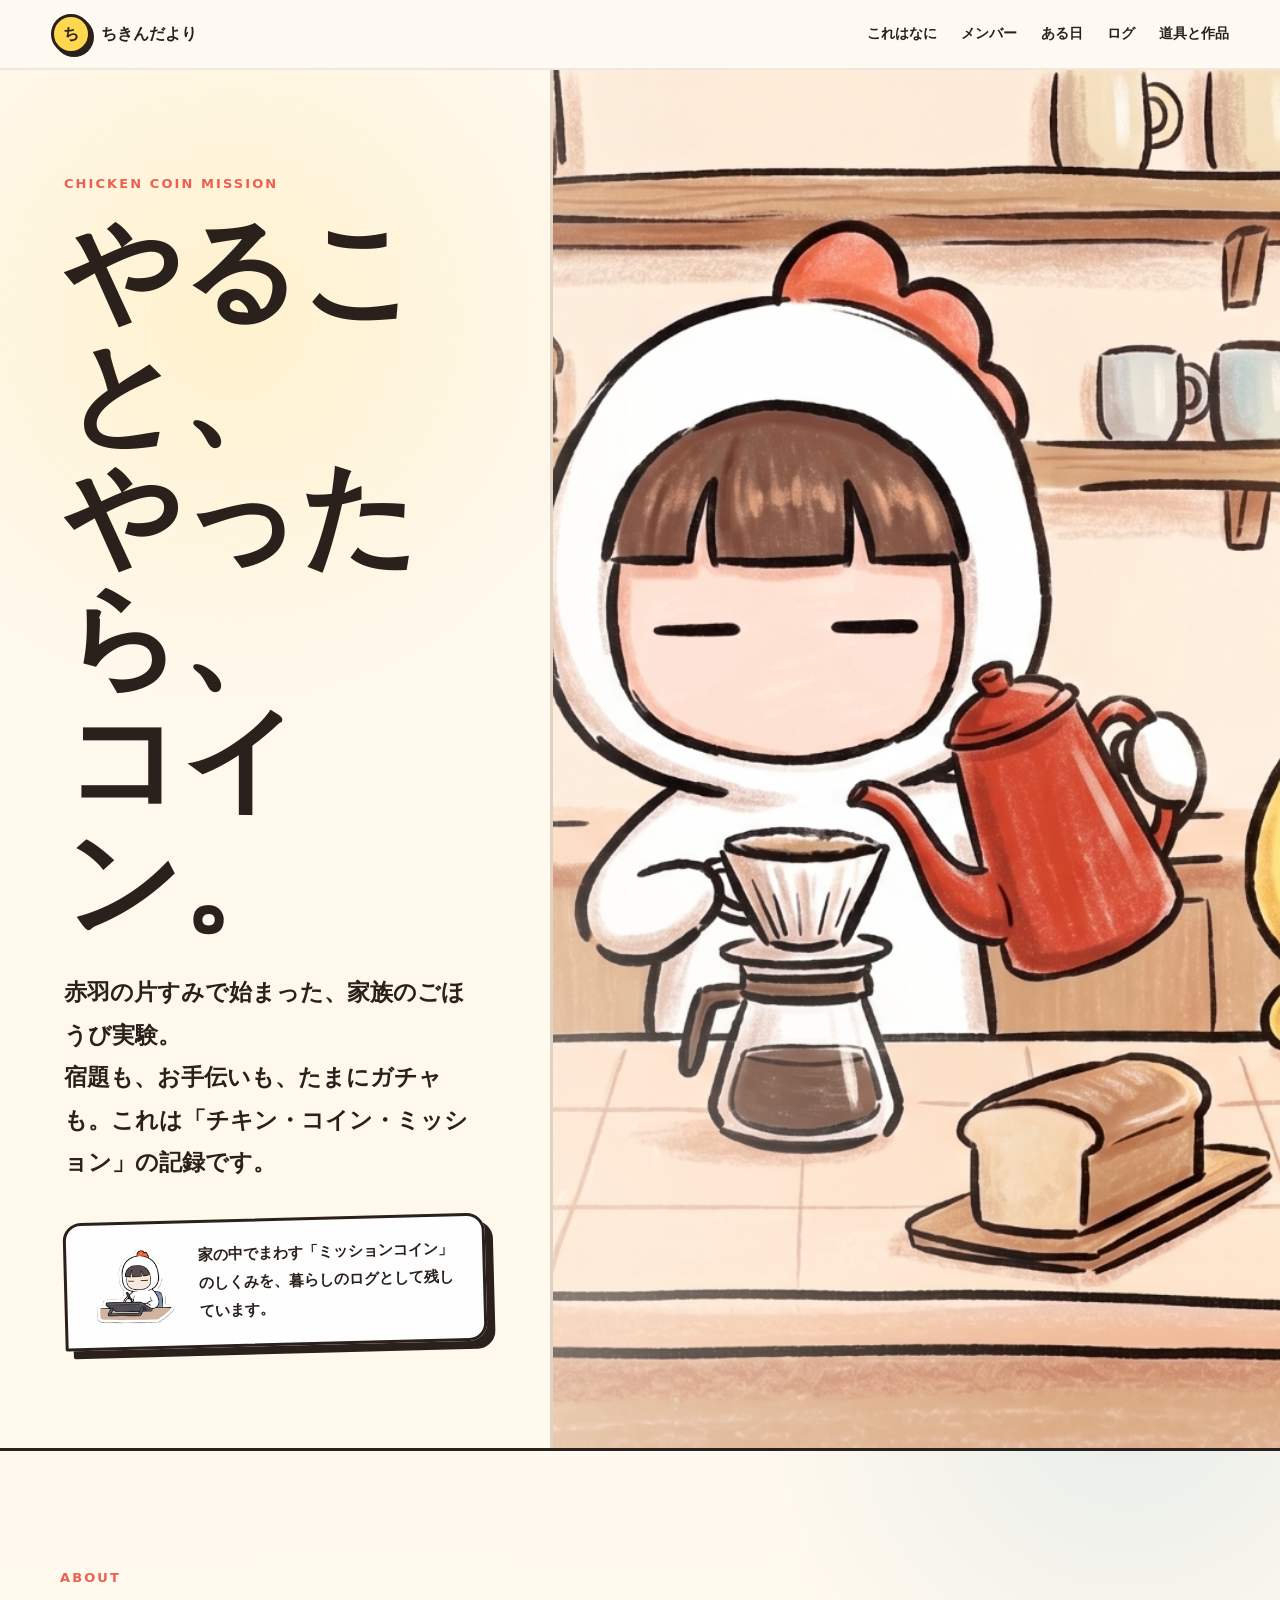
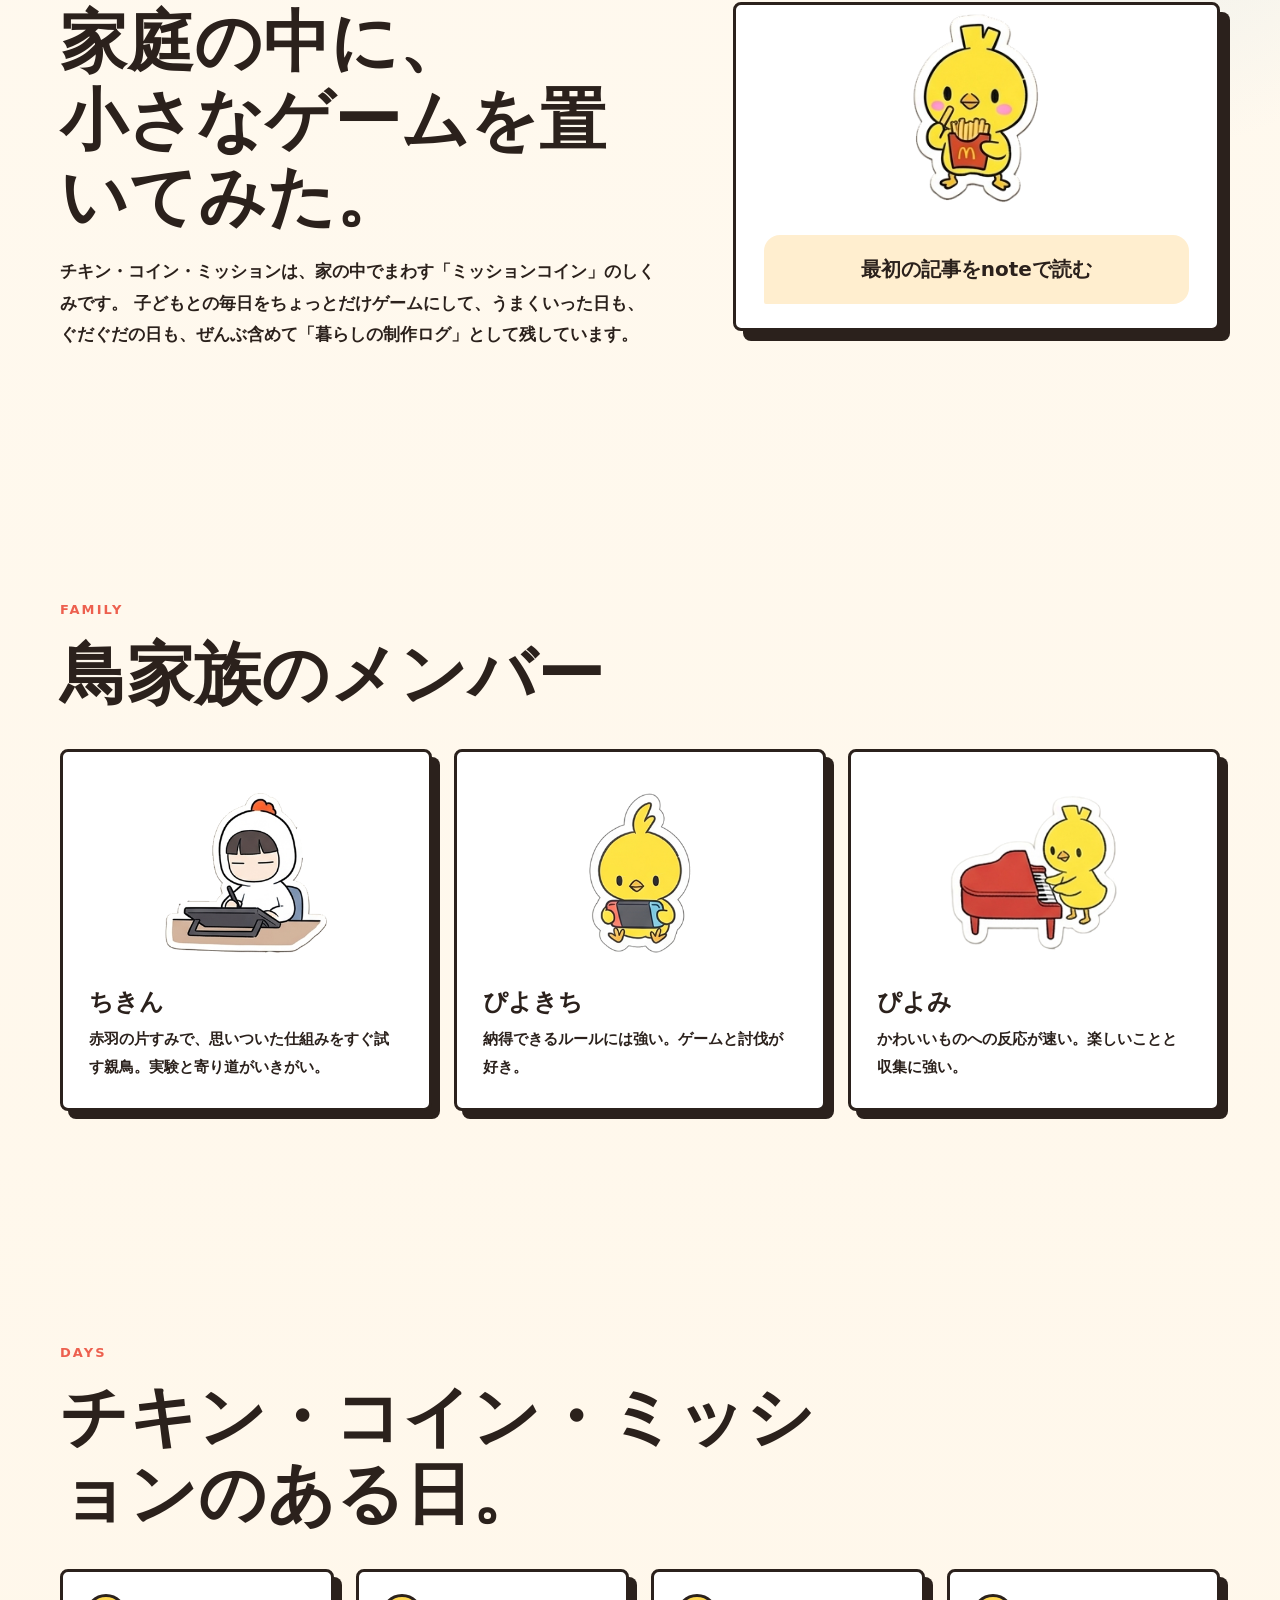
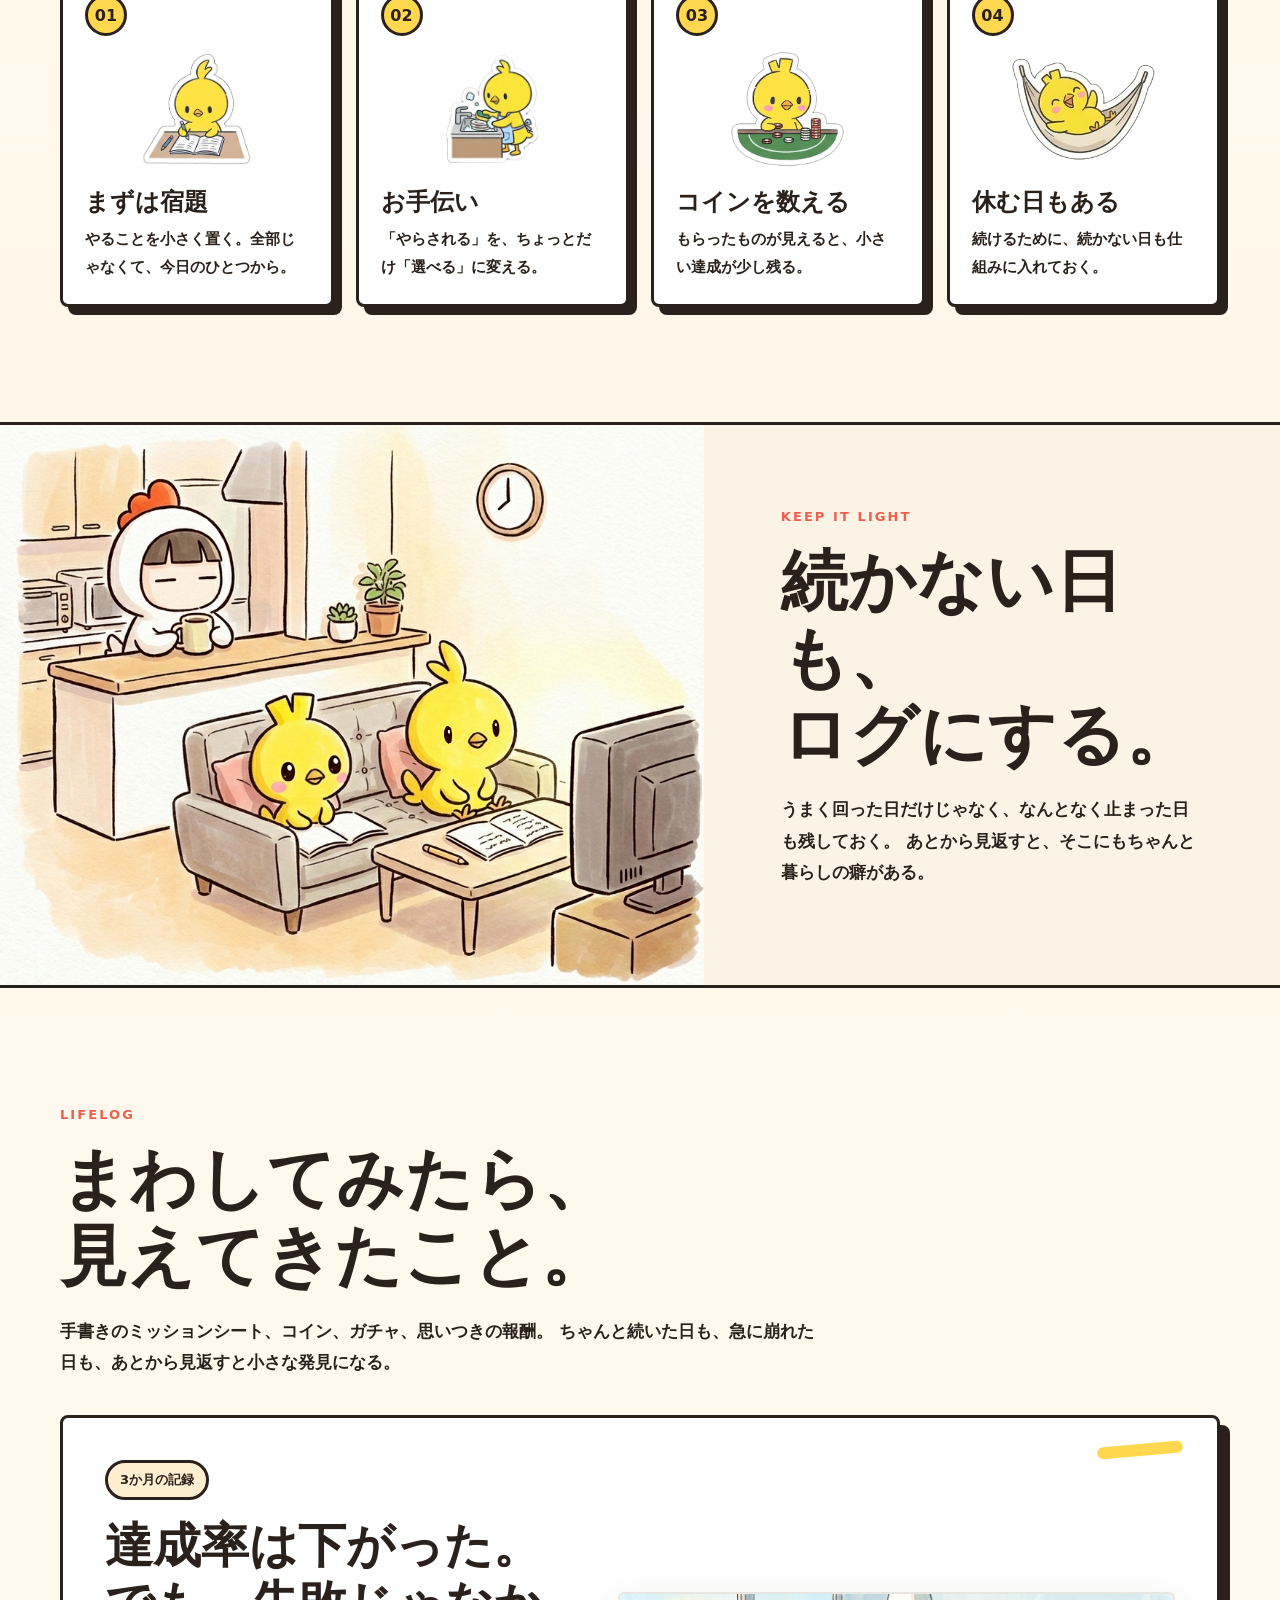
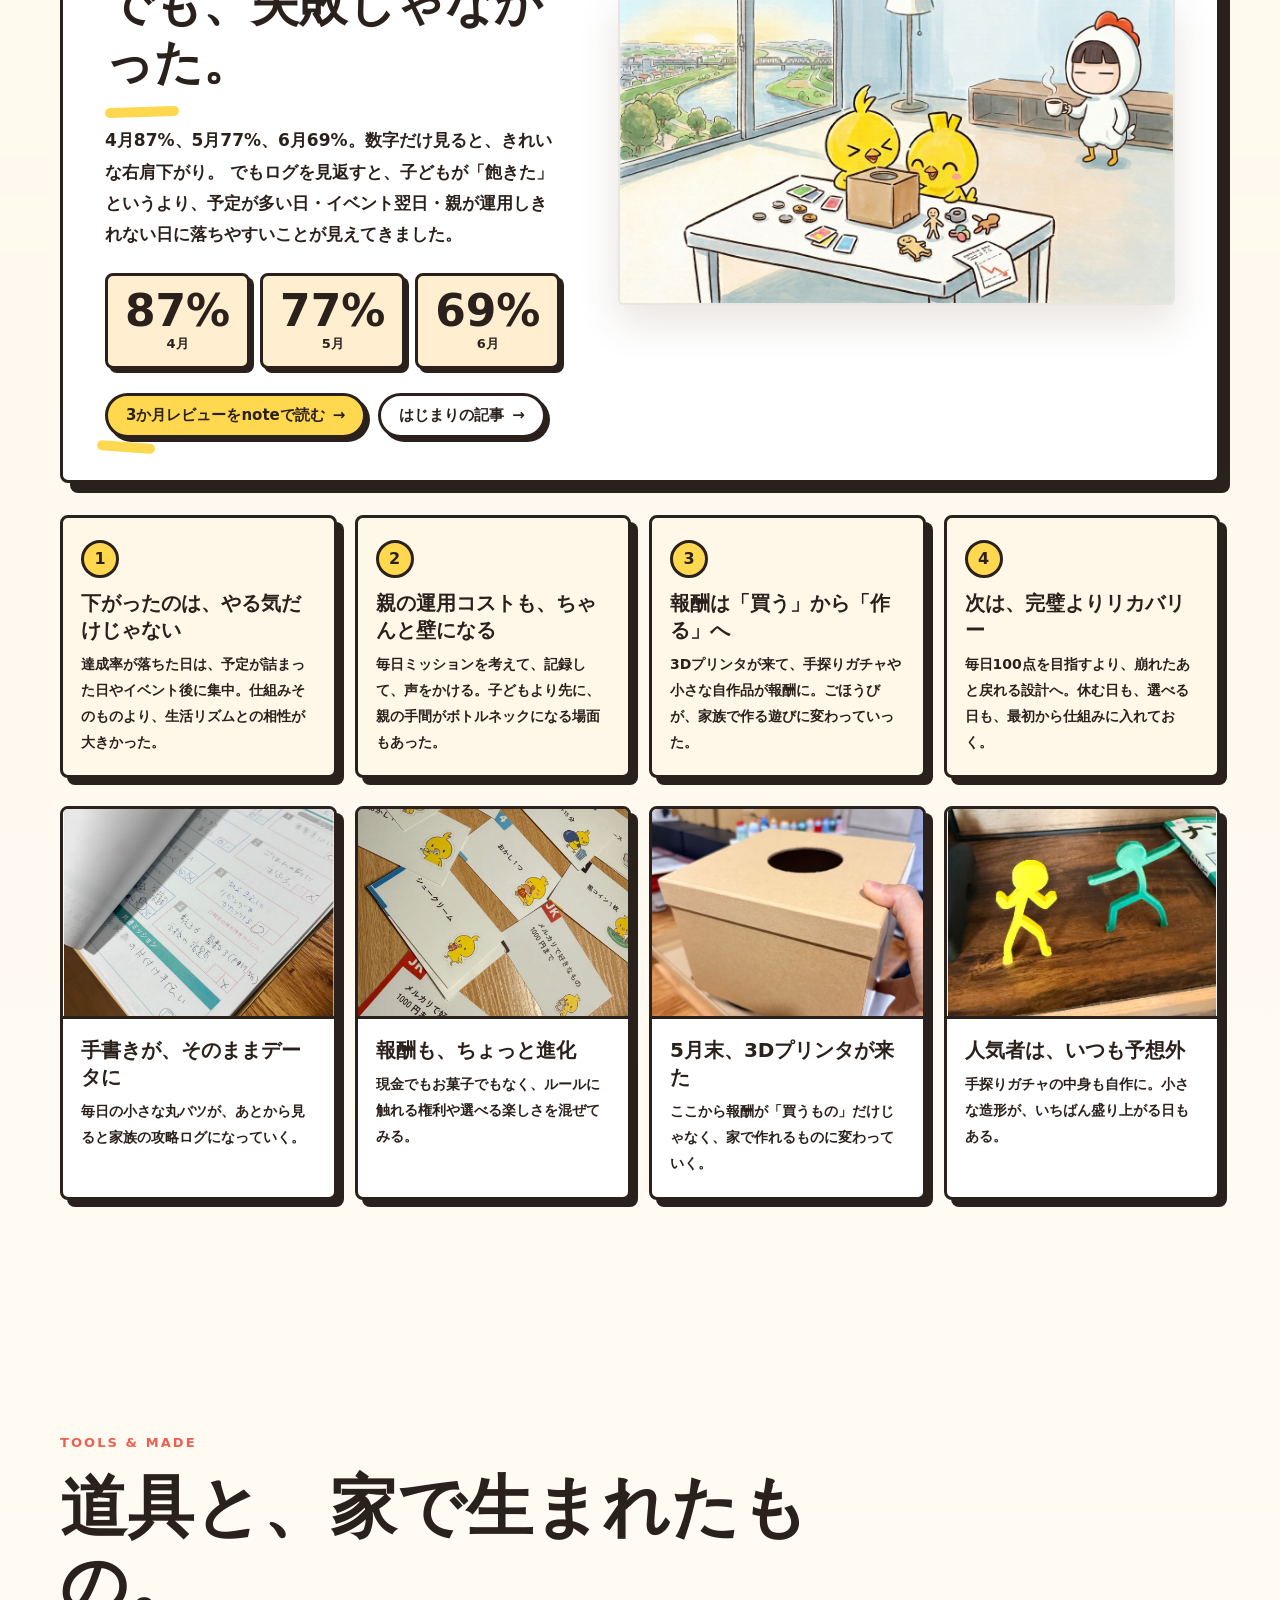
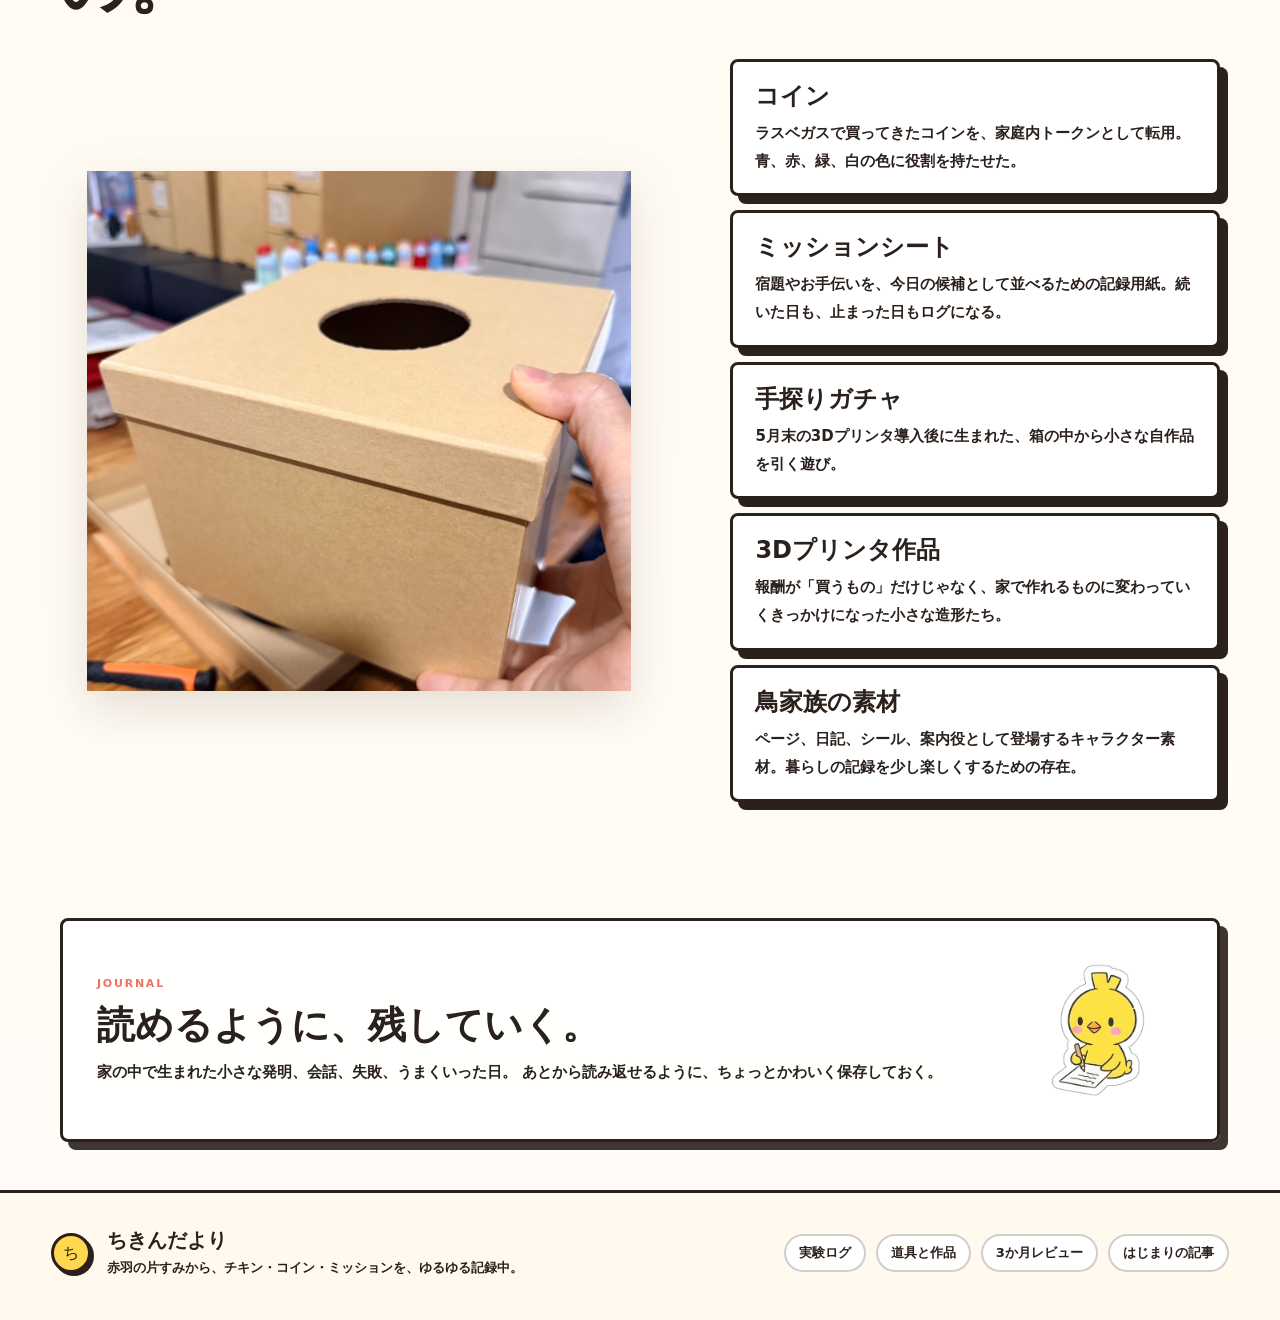
==== coin/index.html @ b1640e05 "チキン・コイン・ミッションのページを公開" ====
<!doctype html>
<html lang="ja">
  <head>
    <meta charset="utf-8" />
    <meta name="viewport" content="width=device-width, initial-scale=1" />
    <title>チキン・コイン・ミッション | ちきんだより</title>
    <meta name="description" content="赤羽の片すみで始まった、家の中でまわすミッションコインのしくみ。宿題、お手伝い、ガチャ、鳥家族の暮らしの記録。" />
    <link rel="stylesheet" href="./styles.css" />
  </head>
  <body>
    <header class="site-header">
      <a class="brand" href="#top" aria-label="ちきんだより トップへ">
        <span class="brand-mark">ち</span>
        <span>ちきんだより</span>
      </a>
      <nav class="nav" aria-label="ページ内ナビゲーション">
        <a href="#about">これはなに</a>
        <a href="#family">メンバー</a>
        <a href="#days">ある日</a>
        <a href="#logs">ログ</a>
        <a href="#made">道具と作品</a>
      </nav>
    </header>

    <main id="top">
      <section class="hero">
        <div class="hero-inner">
          <p class="kicker">chicken coin mission</p>
          <h1>やること、<br />やったら、<br />コイン。</h1>
          <p class="lead">
            赤羽の片すみで始まった、家族のごほうび実験。<br />
            宿題も、お手伝いも、たまにガチャも。これは「チキン・コイン・ミッション」の記録です。
          </p>
          <div class="hero-note">
            <img src="./assets/chikin_tablet_work.png" alt="タブレットで記録するちきん" />
            <p>家の中でまわす「ミッションコイン」のしくみを、暮らしのログとして残しています。</p>
          </div>
        </div>
        <div class="hero-art">
          <img src="./assets/hero-kitchen.png" alt="キッチンで朝食とコーヒーを用意する鳥家族" />
        </div>
      </section>

      <section class="intro" id="about">
        <div class="intro-copy">
          <p class="kicker">about</p>
          <h2>家庭の中に、<br />小さなゲームを置いてみた。</h2>
          <p>
            チキン・コイン・ミッションは、家の中でまわす「ミッションコイン」のしくみです。
            子どもとの毎日をちょっとだけゲームにして、うまくいった日も、ぐだぐだの日も、ぜんぶ含めて「暮らしの制作ログ」として残しています。
          </p>
        </div>
        <a class="quote-card" href="https://note.com/akabane_chicken/n/n15da97d4a27a" target="_blank" rel="noopener">
          <img src="./assets/piyomi_fries.png" alt="ポテトを食べるぴよみ" />
          <p>最初の記事をnoteで読む</p>
        </a>
      </section>

      <section class="family" id="family">
        <div class="section-heading">
          <p class="kicker">family</p>
          <h2>鳥家族のメンバー</h2>
        </div>
        <div class="cast-grid">
          <article>
            <img src="./assets/chikin_tablet_work.png" alt="タブレットで記録するちきん" />
            <h3>ちきん</h3>
            <p>赤羽の片すみで、思いついた仕組みをすぐ試す親鳥。実験と寄り道がいきがい。</p>
          </article>
          <article>
            <img src="./assets/piyokichi_game_console.png" alt="ゲームをするぴよきち" />
            <h3>ぴよきち</h3>
            <p>納得できるルールには強い。ゲームと討伐が好き。</p>
          </article>
          <article>
            <img src="./assets/piyomi_piano.png" alt="ピアノを弾くぴよみ" />
            <h3>ぴよみ</h3>
            <p>かわいいものへの反応が速い。楽しいことと収集に強い。</p>
          </article>
        </div>
      </section>

      <section class="day-flow" id="days">
        <div class="section-heading">
          <p class="kicker">days</p>
          <h2>チキン・コイン・ミッションのある日。</h2>
        </div>
        <div class="day-grid">
          <article class="day-card">
            <span>01</span>
            <img src="./assets/piyokichi_homework.png" alt="宿題をするぴよきち" />
            <h3>まずは宿題</h3>
            <p>やることを小さく置く。全部じゃなくて、今日のひとつから。</p>
          </article>
          <article class="day-card">
            <span>02</span>
            <img src="./assets/piyokichi_dishwash.png" alt="皿洗いをするぴよきち" />
            <h3>お手伝い</h3>
            <p>「やらされる」を、ちょっとだけ「選べる」に変える。</p>
          </article>
          <article class="day-card">
            <span>03</span>
            <img src="./assets/mixed_coin_game.png" alt="コインを数えるひよこ" />
            <h3>コインを数える</h3>
            <p>もらったものが見えると、小さい達成が少し残る。</p>
          </article>
          <article class="day-card">
            <span>04</span>
            <img src="./assets/piyomi_hammock.png" alt="ハンモックでくつろぐぴよみ" />
            <h3>休む日もある</h3>
            <p>続けるために、続かない日も仕組みに入れておく。</p>
          </article>
        </div>
      </section>

      <section class="scene">
        <img src="./assets/living-study.png" alt="リビングで過ごす鳥家族" />
        <div class="scene-copy">
          <p class="kicker">keep it light</p>
          <h2>続かない日も、<br />ログにする。</h2>
          <p>
            うまく回った日だけじゃなく、なんとなく止まった日も残しておく。
            あとから見返すと、そこにもちゃんと暮らしの癖がある。
          </p>
        </div>
      </section>

      <section class="logs" id="logs">
        <div class="section-heading">
          <p class="kicker">lifelog</p>
          <h2>まわしてみたら、<br />見えてきたこと。</h2>
          <p>
            手書きのミッションシート、コイン、ガチャ、思いつきの報酬。
            ちゃんと続いた日も、急に崩れた日も、あとから見返すと小さな発見になる。
          </p>
        </div>
        <article class="log-feature">
          <div class="log-feature-copy">
            <span>3か月の記録</span>
            <h3>達成率は下がった。<br />でも、失敗じゃなかった。</h3>
            <p>
              4月87%、5月77%、6月69%。数字だけ見ると、きれいな右肩下がり。
              でもログを見返すと、子どもが「飽きた」というより、予定が多い日・イベント翌日・親が運用しきれない日に落ちやすいことが見えてきました。
            </p>
            <div class="rate-board" aria-label="3か月の達成率">
              <div><strong>87%</strong><span>4月</span></div>
              <div><strong>77%</strong><span>5月</span></div>
              <div><strong>69%</strong><span>6月</span></div>
            </div>
            <div class="log-actions">
              <a class="log-link" href="https://note.com/akabane_chicken/n/n3e1efaa824c0" target="_blank" rel="noopener">3か月レビューをnoteで読む</a>
              <a class="log-link log-link--sub" href="https://note.com/akabane_chicken/n/n15da97d4a27a" target="_blank" rel="noopener">はじまりの記事</a>
            </div>
          </div>
          <img src="./assets/log-note-cover.png" alt="達成率の推移を表した記事のカバー画像" />
        </article>
        <div class="insight-grid" aria-label="3か月レビューの要点">
          <article>
            <span>1</span>
            <h3>下がったのは、やる気だけじゃない</h3>
            <p>達成率が落ちた日は、予定が詰まった日やイベント後に集中。仕組みそのものより、生活リズムとの相性が大きかった。</p>
          </article>
          <article>
            <span>2</span>
            <h3>親の運用コストも、ちゃんと壁になる</h3>
            <p>毎日ミッションを考えて、記録して、声をかける。子どもより先に、親の手間がボトルネックになる場面もあった。</p>
          </article>
          <article>
            <span>3</span>
            <h3>報酬は「買う」から「作る」へ</h3>
            <p>3Dプリンタが来て、手探りガチャや小さな自作品が報酬に。ごほうびが、家族で作る遊びに変わっていった。</p>
          </article>
          <article>
            <span>4</span>
            <h3>次は、完璧よりリカバリー</h3>
            <p>毎日100点を目指すより、崩れたあと戻れる設計へ。休む日も、選べる日も、最初から仕組みに入れておく。</p>
          </article>
        </div>
        <div class="log-grid">
          <article>
            <img src="./assets/log-mission-sheet.png" alt="手書きのミッションシート" />
            <h3>手書きが、そのままデータに</h3>
            <p>毎日の小さな丸バツが、あとから見ると家族の攻略ログになっていく。</p>
          </article>
          <article>
            <img src="./assets/log-reward-cards.png" alt="鳥キャラクター入りの報酬チケット" />
            <h3>報酬も、ちょっと進化</h3>
            <p>現金でもお菓子でもなく、ルールに触れる権利や選べる楽しさを混ぜてみる。</p>
          </article>
          <article>
            <img src="./assets/log-mama-gacha.png" alt="中身が見えないママガチャの箱" />
            <h3>5月末、3Dプリンタが来た</h3>
            <p>ここから報酬が「買うもの」だけじゃなく、家で作れるものに変わっていく。</p>
          </article>
          <article>
            <img src="./assets/log-toy-figures.png" alt="3Dプリンターで作った小さなフィギュア" />
            <h3>人気者は、いつも予想外</h3>
            <p>手探りガチャの中身も自作に。小さな造形が、いちばん盛り上がる日もある。</p>
          </article>
        </div>
      </section>

      <section class="made" id="made">
        <div class="section-heading">
          <p class="kicker">tools & made</p>
          <h2>道具と、家で生まれたもの。</h2>
        </div>
        <div class="made-layout">
          <img class="coin-art" src="./assets/log-mama-gacha.png" alt="中身が見えない手探りガチャの箱" />
          <div class="made-list">
            <article>
              <h3>コイン</h3>
              <p>ラスベガスで買ってきたコインを、家庭内トークンとして転用。青、赤、緑、白の色に役割を持たせた。</p>
            </article>
            <article>
              <h3>ミッションシート</h3>
              <p>宿題やお手伝いを、今日の候補として並べるための記録用紙。続いた日も、止まった日もログになる。</p>
            </article>
            <article>
              <h3>手探りガチャ</h3>
              <p>5月末の3Dプリンタ導入後に生まれた、箱の中から小さな自作品を引く遊び。</p>
            </article>
            <article>
              <h3>3Dプリンタ作品</h3>
              <p>報酬が「買うもの」だけじゃなく、家で作れるものに変わっていくきっかけになった小さな造形たち。</p>
            </article>
            <article>
              <h3>鳥家族の素材</h3>
              <p>ページ、日記、シール、案内役として登場するキャラクター素材。暮らしの記録を少し楽しくするための存在。</p>
            </article>
          </div>
        </div>
      </section>

      <section class="journal journal--quiet">
        <div>
          <p class="kicker">journal</p>
          <h2>読めるように、残していく。</h2>
          <p>
            家の中で生まれた小さな発明、会話、失敗、うまくいった日。
            あとから読み返せるように、ちょっとかわいく保存しておく。
          </p>
        </div>
        <img src="./assets/mixed_writing.png" alt="書きものをするひよこ" />
      </section>
    </main>

    <footer class="site-footer">
      <div class="footer-brand">
        <span class="brand-mark">ち</span>
        <div>
          <strong>ちきんだより</strong>
          <p>赤羽の片すみから、チキン・コイン・ミッションを、ゆるゆる記録中。</p>
        </div>
      </div>
      <div class="footer-links" aria-label="関連リンク">
        <a href="#logs">実験ログ</a>
        <a href="#made">道具と作品</a>
        <a href="https://note.com/akabane_chicken/n/n3e1efaa824c0" target="_blank" rel="noopener">3か月レビュー</a>
        <a href="https://note.com/akabane_chicken/n/n15da97d4a27a" target="_blank" rel="noopener">はじまりの記事</a>
      </div>
    </footer>
  </body>
</html>
---- coin/styles.css ----
:root {
  --ink: #2b211c;
  --paper: #fff8ed;
  --paper-strong: #ffeecf;
  --cream: #fffdf8;
  --yellow: #ffd84f;
  --orange: #ff9364;
  --red: #ed604f;
  --blue: #7cb8d9;
  --green: #86c979;
  --line: rgba(43, 33, 28, 0.18);
  --shadow: 0 24px 70px rgba(92, 64, 40, 0.16);
}

* {
  box-sizing: border-box;
}

html {
  scroll-behavior: smooth;
}

body {
  margin: 0;
  color: var(--ink);
  background:
    radial-gradient(circle at 12% 6%, rgba(255, 216, 79, 0.3), transparent 25rem),
    radial-gradient(circle at 88% 18%, rgba(124, 184, 217, 0.18), transparent 23rem),
    linear-gradient(180deg, #fffaf1 0%, #fff7ea 50%, #fffdf8 100%);
  font-family: "Yu Gothic", "Hiragino Maru Gothic ProN", "Meiryo", system-ui, sans-serif;
  font-feature-settings: "palt";
}

body::before {
  position: fixed;
  inset: 0;
  z-index: -1;
  pointer-events: none;
  content: "";
  opacity: 0.2;
  background-image:
    linear-gradient(rgba(43, 33, 28, 0.05) 1px, transparent 1px),
    linear-gradient(90deg, rgba(43, 33, 28, 0.05) 1px, transparent 1px);
  background-size: 32px 32px;
}

a {
  color: inherit;
  text-decoration: none;
}

img {
  display: block;
  max-width: 100%;
}

.site-header {
  position: sticky;
  top: 0;
  z-index: 10;
  display: flex;
  align-items: center;
  justify-content: space-between;
  gap: 24px;
  padding: 14px clamp(18px, 4vw, 54px);
  border-bottom: 2px solid rgba(43, 33, 28, 0.08);
  background: rgba(255, 250, 241, 0.88);
  backdrop-filter: blur(18px);
}

.brand {
  display: inline-flex;
  align-items: center;
  gap: 10px;
  font-weight: 900;
}

.brand-mark {
  display: grid;
  width: 40px;
  height: 40px;
  place-items: center;
  border: 3px solid var(--ink);
  border-radius: 999px;
  background: var(--yellow);
  box-shadow: 3px 3px 0 var(--ink);
}

.nav {
  display: flex;
  gap: 24px;
  font-size: 14px;
  font-weight: 800;
}

.hero {
  position: relative;
  display: grid;
  grid-template-columns: minmax(420px, 43%) 1fr;
  min-height: 760px;
  overflow: hidden;
  border-bottom: 3px solid var(--ink);
  background:
    radial-gradient(circle at 18% 18%, rgba(255, 216, 79, 0.2), transparent 24rem),
    linear-gradient(90deg, #fff8ed 0%, #fff8ed 43%, #fff0dc 43%, #fff0dc 100%);
}

.hero-inner {
  position: relative;
  z-index: 1;
  align-self: center;
  width: 100%;
  padding: clamp(64px, 8vw, 108px) clamp(26px, 5vw, 70px);
}

.hero-art {
  position: relative;
  min-width: 0;
  border-left: 3px solid rgba(43, 33, 28, 0.14);
  background: #fff0dc;
}

.hero-art::before {
  position: absolute;
  inset: 0;
  z-index: 1;
  pointer-events: none;
  content: "";
  background:
    linear-gradient(90deg, rgba(255, 248, 237, 0.18) 0%, rgba(255, 248, 237, 0) 18%),
    radial-gradient(circle at 12% 84%, rgba(255, 248, 237, 0.42), transparent 28rem);
}

.hero-art img {
  width: 100%;
  height: 100%;
  min-height: 760px;
  object-fit: cover;
  object-position: 56% center;
}

.kicker {
  margin: 0 0 14px;
  color: var(--red);
  font-size: 13px;
  font-weight: 900;
  letter-spacing: 0.16em;
  text-transform: uppercase;
}

h1,
h2,
h3,
p {
  margin-top: 0;
}

h1 {
  margin-bottom: 28px;
  font-size: clamp(56px, 9vw, 116px);
  font-weight: 900;
  line-height: 1.06;
  letter-spacing: 0;
}

h2 {
  margin-bottom: 20px;
  font-size: clamp(34px, 5.2vw, 68px);
  font-weight: 900;
  line-height: 1.16;
}

h3 {
  margin-bottom: 8px;
  font-size: 24px;
  font-weight: 900;
}

p {
  font-size: 17px;
  font-weight: 700;
  line-height: 1.85;
}

.lead {
  max-width: 620px;
  font-size: clamp(18px, 2vw, 23px);
}

.hero-note {
  display: grid;
  grid-template-columns: 96px 1fr;
  align-items: center;
  gap: 16px;
  width: min(500px, 100%);
  margin-top: 34px;
  padding: 16px 20px;
  border: 3px solid var(--ink);
  border-radius: 18px 18px 18px 2px;
  background: rgba(255, 255, 255, 0.92);
  box-shadow: 8px 8px 0 var(--ink);
  transform: rotate(-1.5deg);
}

.hero-note img {
  height: 90px;
  margin: 0 auto;
  object-fit: contain;
}

.hero-note p {
  margin: 0;
  font-size: 15px;
}

.intro,
.family,
.day-flow,
.logs,
.made,
.journal {
  width: min(1160px, calc(100% - 36px));
  margin: 0 auto;
  padding: clamp(70px, 9vw, 128px) 0;
}

.intro {
  display: grid;
  grid-template-columns: 1.1fr 0.9fr;
  gap: clamp(30px, 6vw, 90px);
  align-items: center;
}

.intro-copy {
  max-width: 650px;
}

.quote-card {
  position: relative;
  display: block;
  padding: 28px 28px 24px;
  border: 3px solid var(--ink);
  border-radius: 8px;
  background: white;
  box-shadow: 10px 10px 0 var(--ink);
  transition:
    transform 160ms ease,
    box-shadow 160ms ease;
}

.quote-card:hover {
  box-shadow: 6px 6px 0 var(--ink);
  transform: translate(4px, 4px) rotate(-0.5deg);
}

.quote-card img {
  height: 230px;
  margin: -40px auto 12px;
  object-fit: contain;
}

.quote-card p {
  margin: 0;
  padding: 16px 18px;
  border-radius: 16px 16px 16px 2px;
  background: var(--paper-strong);
  font-size: 20px;
  font-weight: 900;
  text-align: center;
}

.section-heading {
  max-width: 760px;
  margin-bottom: 36px;
}

.cast-grid,
.day-grid {
  display: grid;
  grid-template-columns: repeat(3, 1fr);
  gap: 22px;
}

.cast-grid article,
.day-card,
.made-list article {
  border: 3px solid var(--ink);
  border-radius: 8px;
  background: white;
  box-shadow: 8px 8px 0 var(--ink);
}

.cast-grid article {
  padding: 26px;
}

.cast-grid img {
  height: 190px;
  margin: 0 auto 18px;
  object-fit: contain;
}

.cast-grid p,
.day-card p,
.made-list p {
  margin-bottom: 0;
  font-size: 15px;
}

.day-grid {
  grid-template-columns: repeat(4, 1fr);
}

.day-card {
  position: relative;
  min-height: 330px;
  padding: 22px;
  overflow: hidden;
}

.day-card > span {
  display: inline-grid;
  width: 42px;
  height: 42px;
  place-items: center;
  margin-bottom: 8px;
  border: 3px solid var(--ink);
  border-radius: 999px;
  background: var(--yellow);
  font-weight: 900;
}

.day-card img {
  height: 130px;
  margin: 0 auto 12px;
  object-fit: contain;
}

.scene {
  display: grid;
  grid-template-columns: 1.1fr 0.9fr;
  min-height: 560px;
  align-items: center;
  overflow: hidden;
  border-block: 3px solid var(--ink);
  background: #fbf3e6;
}

.scene > img {
  width: 100%;
  height: 100%;
  min-height: 560px;
  object-fit: cover;
}

.scene-copy {
  padding: clamp(36px, 6vw, 80px);
}

.made-layout {
  display: grid;
  grid-template-columns: 1.1fr 0.9fr;
  gap: clamp(30px, 6vw, 72px);
  align-items: center;
}

.coin-art {
  width: 100%;
  max-height: 520px;
  object-fit: contain;
  filter: drop-shadow(0 18px 24px rgba(92, 64, 40, 0.16));
}

.made-list {
  display: grid;
  gap: 14px;
}

.made-list article {
  padding: 18px 22px;
}

.logs {
  position: relative;
}

.log-feature {
  position: relative;
  display: grid;
  grid-template-columns: 0.9fr 1.1fr;
  gap: clamp(24px, 5vw, 58px);
  align-items: center;
  margin-bottom: 32px;
  padding: clamp(24px, 4vw, 42px);
  overflow: hidden;
  border: 3px solid var(--ink);
  border-radius: 8px;
  background: #fff;
  box-shadow: 10px 10px 0 var(--ink);
}

.log-feature::before,
.log-feature::after {
  position: absolute;
  z-index: 2;
  content: "";
  border-radius: 999px;
  background: var(--yellow);
  pointer-events: none;
}

.log-feature::before {
  top: 26px;
  right: 34px;
  width: 86px;
  height: 12px;
  transform: rotate(-5deg);
}

.log-feature::after {
  bottom: 28px;
  left: 34px;
  width: 58px;
  height: 10px;
  transform: rotate(4deg);
}

.log-feature-copy {
  position: relative;
  z-index: 1;
}

.log-feature-copy span {
  display: inline-block;
  margin-bottom: 16px;
  padding: 8px 12px;
  border: 3px solid var(--ink);
  border-radius: 999px;
  background: var(--paper-strong);
  font-size: 13px;
  font-weight: 900;
}

.log-feature-copy h3 {
  position: relative;
  font-size: clamp(30px, 4vw, 48px);
  line-height: 1.22;
}

.log-feature-copy h3::after {
  display: block;
  width: 74px;
  height: 10px;
  margin-top: 16px;
  content: "";
  border-radius: 999px;
  background: var(--yellow);
  transform: rotate(-2deg);
}

.log-feature-copy p {
  margin-bottom: 0;
}

.log-link {
  display: inline-flex;
  align-items: center;
  min-height: 44px;
  margin-top: 24px;
  padding: 10px 18px;
  border: 3px solid var(--ink);
  border-radius: 999px;
  background: var(--yellow);
  box-shadow: 4px 4px 0 var(--ink);
  font-size: 15px;
  font-weight: 900;
}

.log-link::after {
  margin-left: 8px;
  content: "→";
}

.log-feature > img {
  position: relative;
  z-index: 1;
  width: 100%;
  border: 2px solid rgba(43, 33, 28, 0.1);
  border-radius: 6px;
  background: var(--cream);
  box-shadow: 0 18px 40px rgba(92, 64, 40, 0.14);
}

.rate-board {
  display: grid;
  grid-template-columns: repeat(3, 1fr);
  gap: 10px;
  margin-top: 22px;
}

.rate-board div {
  display: grid;
  min-height: 96px;
  place-items: center;
  padding: 12px 8px;
  border: 3px solid var(--ink);
  border-radius: 8px;
  background: var(--paper-strong);
  box-shadow: 4px 4px 0 var(--ink);
}

.rate-board strong {
  display: block;
  font-family: var(--font-en);
  font-size: clamp(30px, 4vw, 44px);
  line-height: 1;
}

.rate-board span {
  margin: 0;
  padding: 0;
  border: 0;
  background: transparent;
  font-size: 13px;
}

.log-actions {
  display: flex;
  flex-wrap: wrap;
  gap: 12px;
}

.log-link--sub {
  background: white;
}

.insight-grid {
  display: grid;
  grid-template-columns: repeat(4, 1fr);
  gap: 18px;
  margin: 0 0 28px;
}

.insight-grid article {
  position: relative;
  padding: 22px 18px 20px;
  border: 3px solid var(--ink);
  border-radius: 8px;
  background: #fff8e8;
  box-shadow: 7px 7px 0 var(--ink);
}

.insight-grid span {
  display: inline-grid;
  width: 38px;
  height: 38px;
  place-items: center;
  margin-bottom: 12px;
  border: 3px solid var(--ink);
  border-radius: 999px;
  background: var(--yellow);
  font-family: var(--font-en);
  font-weight: 900;
}

.insight-grid h3 {
  font-size: 20px;
  line-height: 1.35;
}

.insight-grid p {
  margin-bottom: 0;
  font-size: 14px;
}

.log-grid {
  display: grid;
  grid-template-columns: repeat(4, 1fr);
  gap: 18px;
}

.log-grid article {
  overflow: hidden;
  border: 3px solid var(--ink);
  border-radius: 8px;
  background: white;
  box-shadow: 7px 7px 0 var(--ink);
}

.log-grid img {
  width: 100%;
  height: 210px;
  object-fit: cover;
  border-bottom: 3px solid var(--ink);
  background: #f4eadb;
}

.log-grid h3 {
  padding: 18px 18px 0;
  font-size: 20px;
}

.log-grid p {
  margin-bottom: 0;
  padding: 0 18px 20px;
  font-size: 14px;
}

.journal {
  display: grid;
  grid-template-columns: 1fr 170px;
  gap: clamp(18px, 4vw, 42px);
  align-items: center;
  margin-bottom: 48px;
  padding: clamp(22px, 4vw, 34px);
  border: 3px solid var(--ink);
  border-radius: 8px;
  background: rgba(255, 255, 255, 0.82);
  box-shadow: 8px 8px 0 rgba(43, 33, 28, 0.9);
}

.journal .kicker {
  margin-bottom: 10px;
  font-size: 11px;
  opacity: 0.88;
}

.journal h2 {
  margin-bottom: 12px;
  font-size: clamp(24px, 3.2vw, 38px);
}

.journal p {
  margin-bottom: 0;
  font-size: 15px;
  line-height: 1.75;
}

.journal img {
  max-height: 150px;
  margin: 0 auto;
  object-fit: contain;
}

.site-footer {
  display: flex;
  align-items: center;
  justify-content: space-between;
  gap: 28px;
  padding: 34px clamp(18px, 4vw, 54px) 40px;
  border-top: 3px solid var(--ink);
  background: rgba(255, 248, 237, 0.86);
}

.footer-brand {
  display: flex;
  align-items: center;
  gap: 16px;
}

.footer-brand strong {
  display: block;
  margin-bottom: 2px;
  font-size: 20px;
  font-weight: 900;
}

.footer-brand p {
  margin: 0;
  font-size: 13px;
}

.footer-links {
  display: flex;
  flex-wrap: wrap;
  justify-content: flex-end;
  gap: 10px;
  font-size: 13px;
  font-weight: 900;
}

.footer-links a,
.footer-links span {
  display: inline-flex;
  align-items: center;
  min-height: 36px;
  padding: 8px 13px;
  border: 2px solid rgba(43, 33, 28, 0.22);
  border-radius: 999px;
  background: rgba(255, 255, 255, 0.6);
}

.footer-links a {
  background: white;
}

@media (max-width: 920px) {
  .nav {
    display: none;
  }

  .hero {
    display: block;
    min-height: 690px;
  }

  .hero-art {
    border-top: 3px solid rgba(43, 33, 28, 0.14);
    border-left: 0;
  }

  .hero-art img {
    min-height: 360px;
    max-height: 460px;
    object-position: 58% center;
  }

  .intro,
  .scene,
  .made-layout,
  .log-feature,
  .journal {
    grid-template-columns: 1fr;
  }

  .cast-grid,
  .day-grid,
  .insight-grid,
  .log-grid {
    grid-template-columns: repeat(2, 1fr);
  }

  .scene > img {
    min-height: auto;
    max-height: 420px;
  }

  .site-footer {
    display: block;
  }

  .footer-links {
    justify-content: flex-start;
    margin-top: 22px;
  }
}

@media (max-width: 600px) {
  .site-header {
    gap: 12px;
  }

  .brand span:last-child {
    max-width: 9em;
    line-height: 1.2;
  }

  .hero-note {
    grid-template-columns: 1fr;
    text-align: center;
  }

  .cast-grid,
  .day-grid,
  .insight-grid,
  .log-grid {
    grid-template-columns: 1fr;
  }

  .day-card {
    min-height: auto;
  }

  .log-grid img {
    height: 250px;
  }

  .footer-brand {
    align-items: flex-start;
  }
}
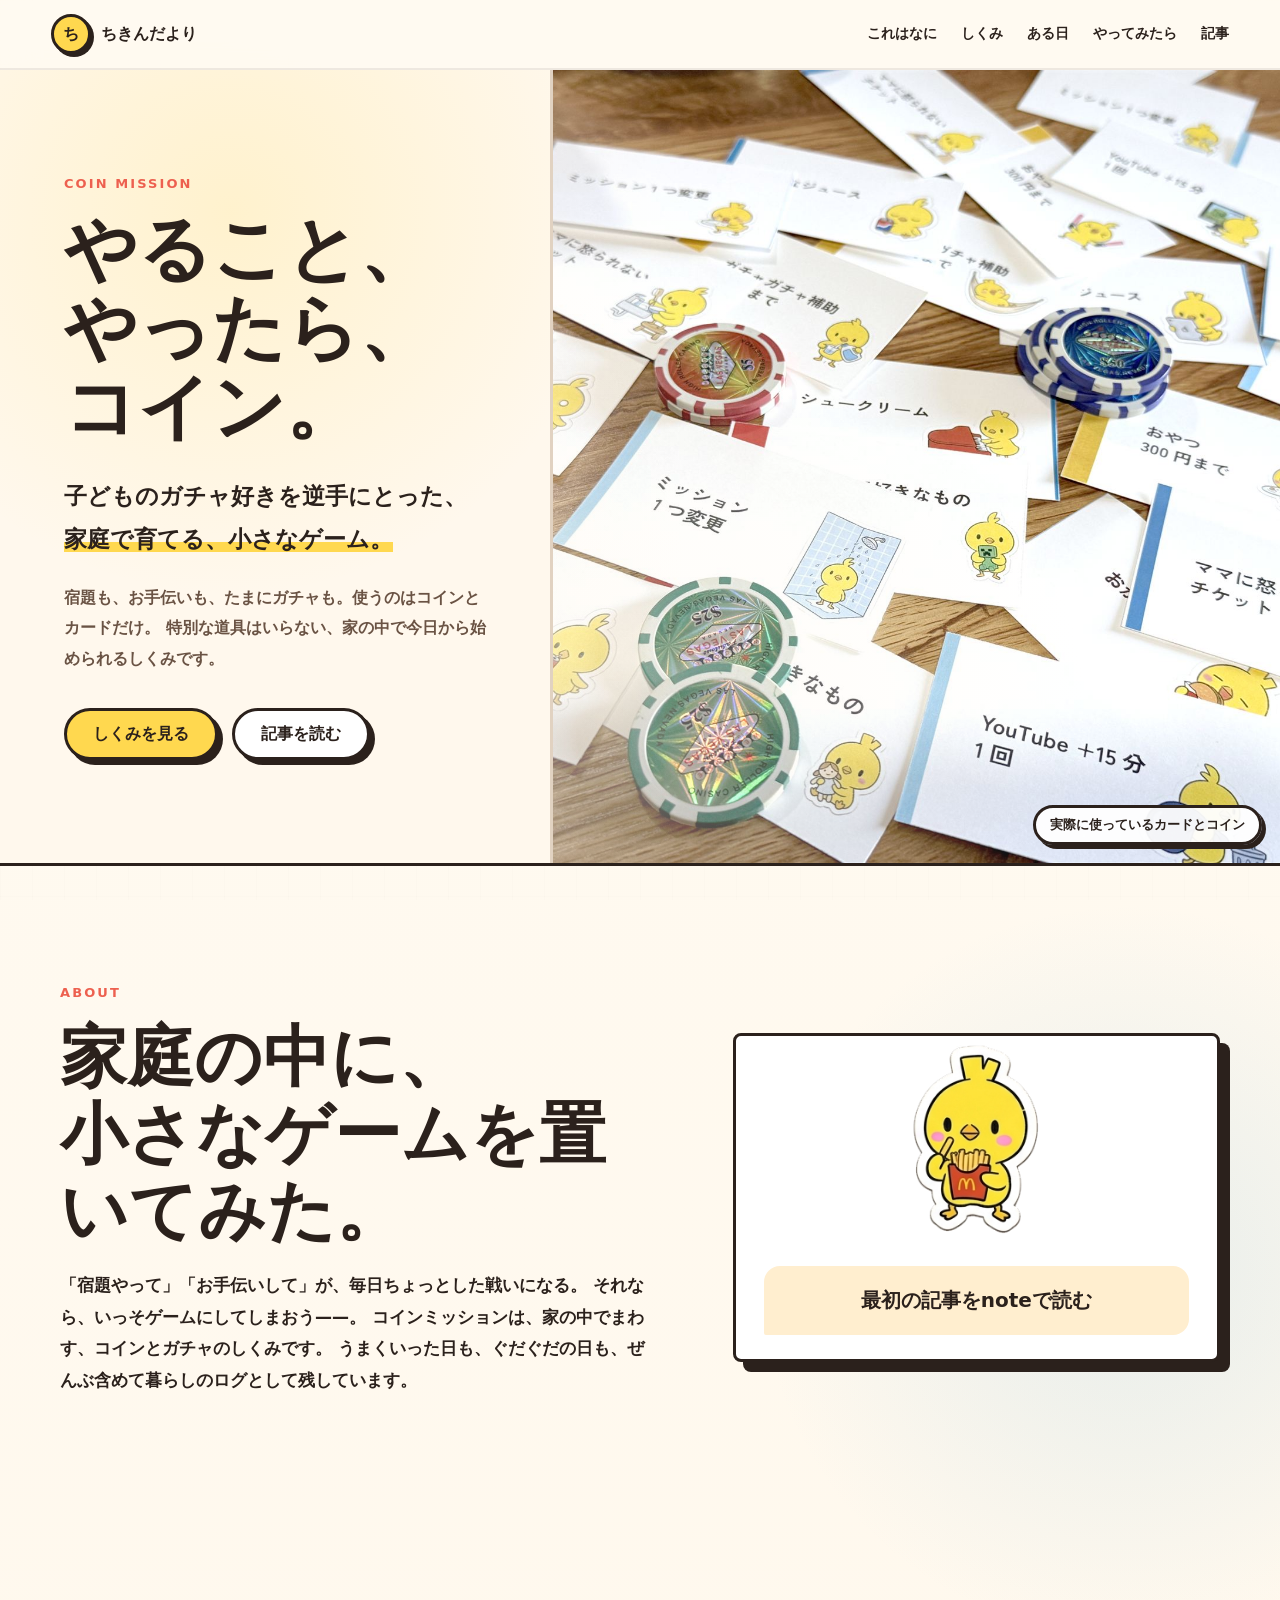
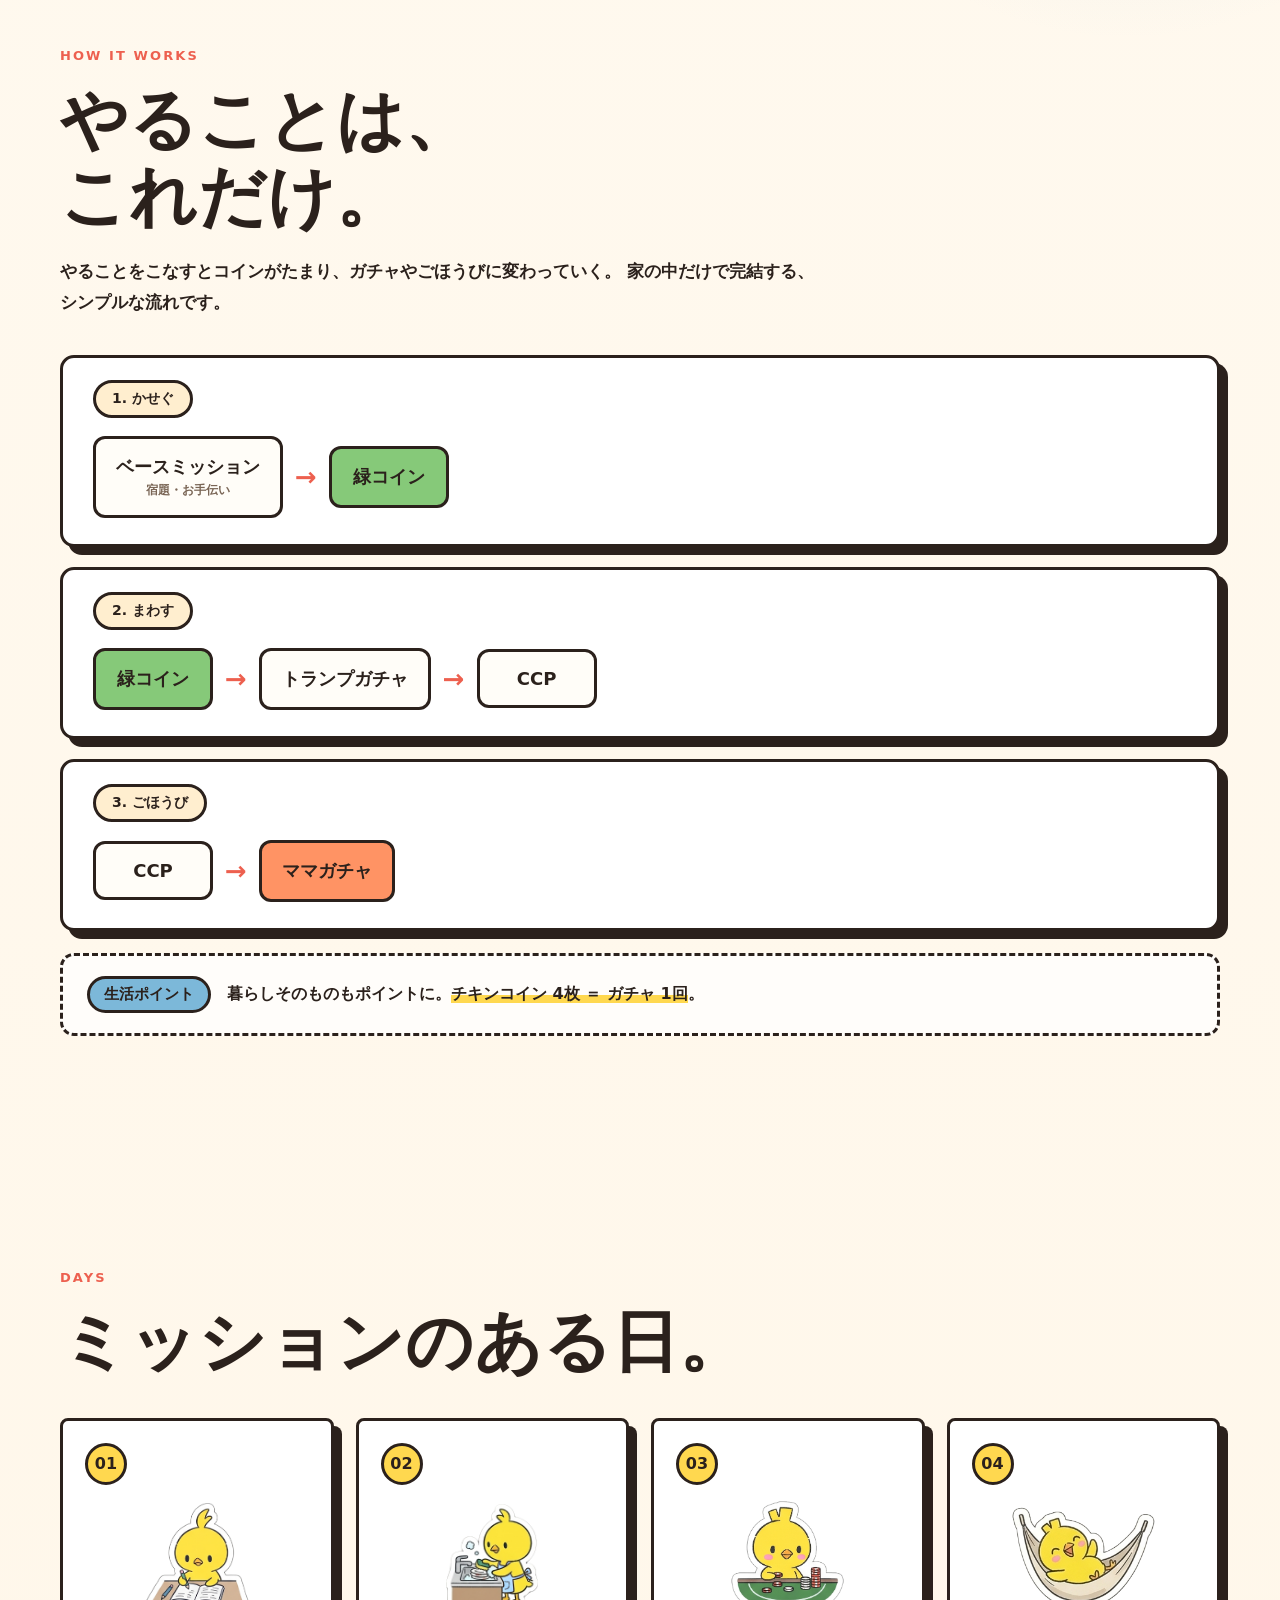
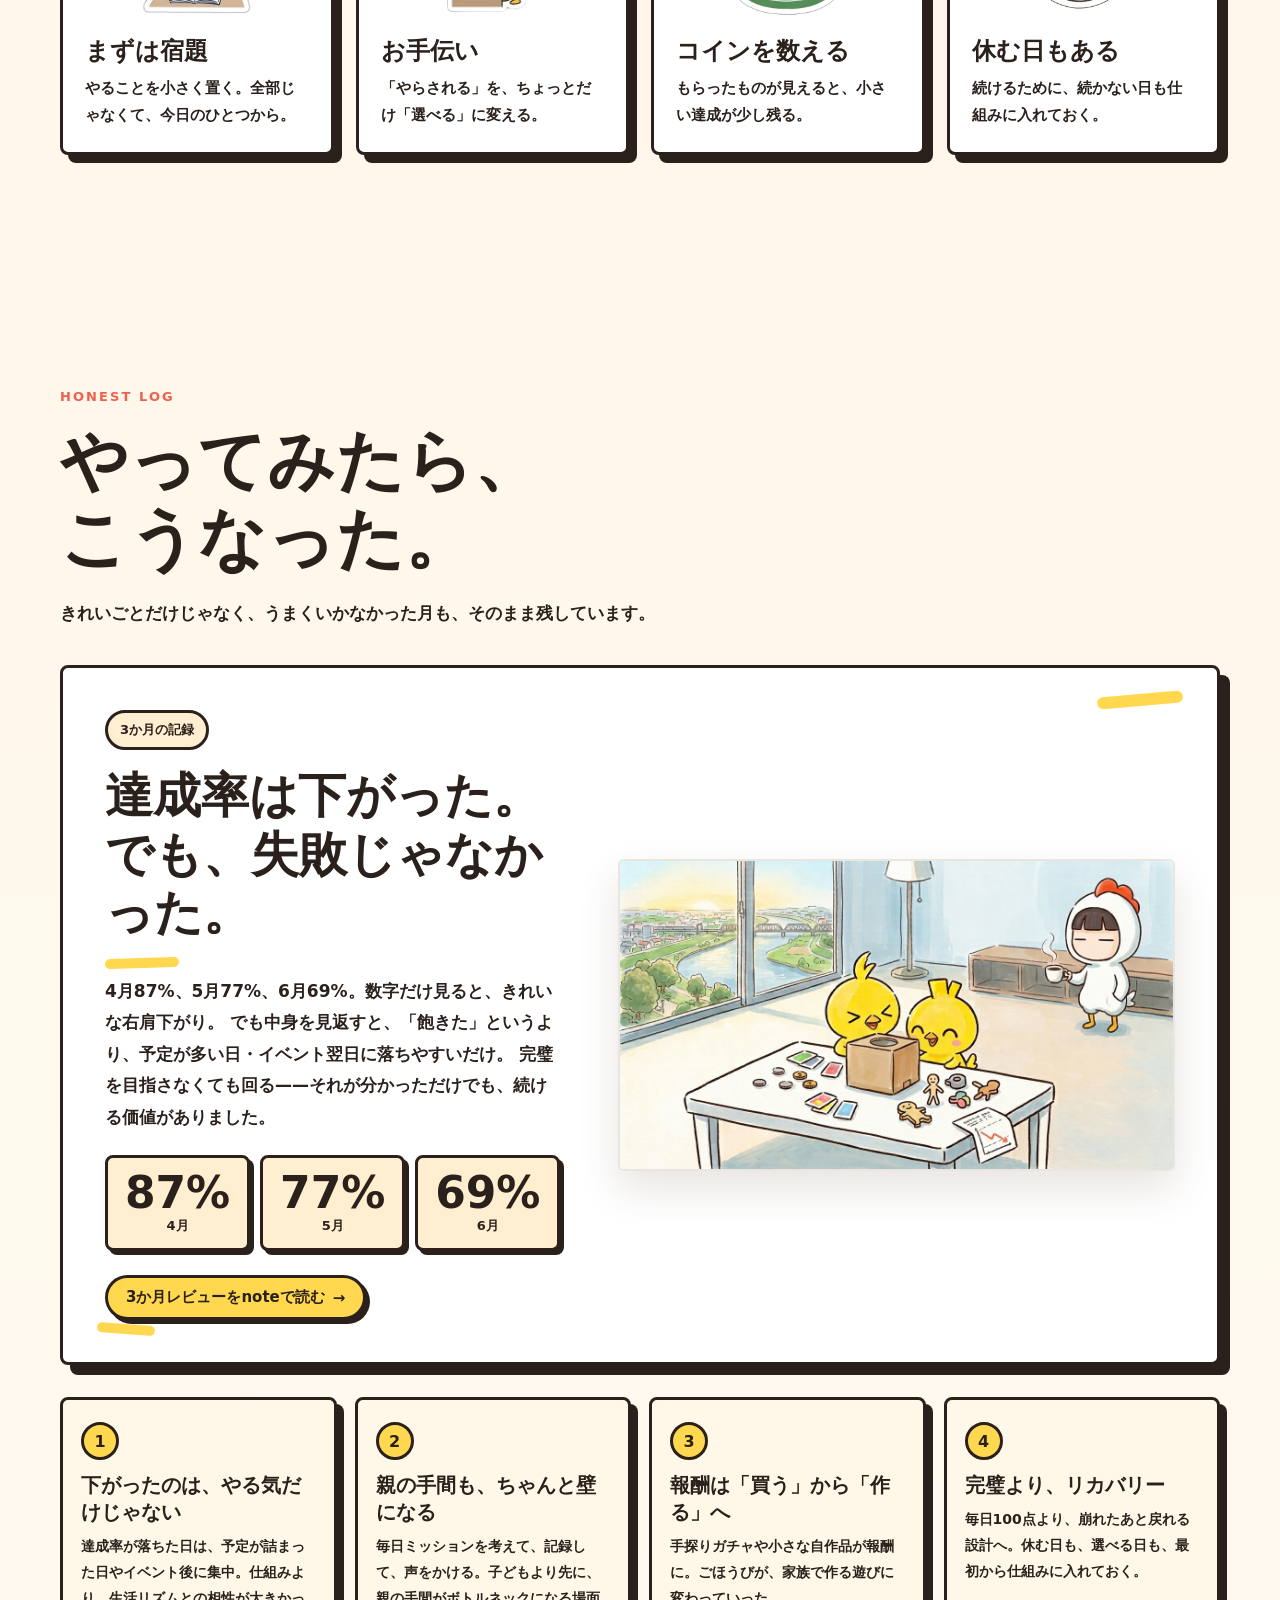
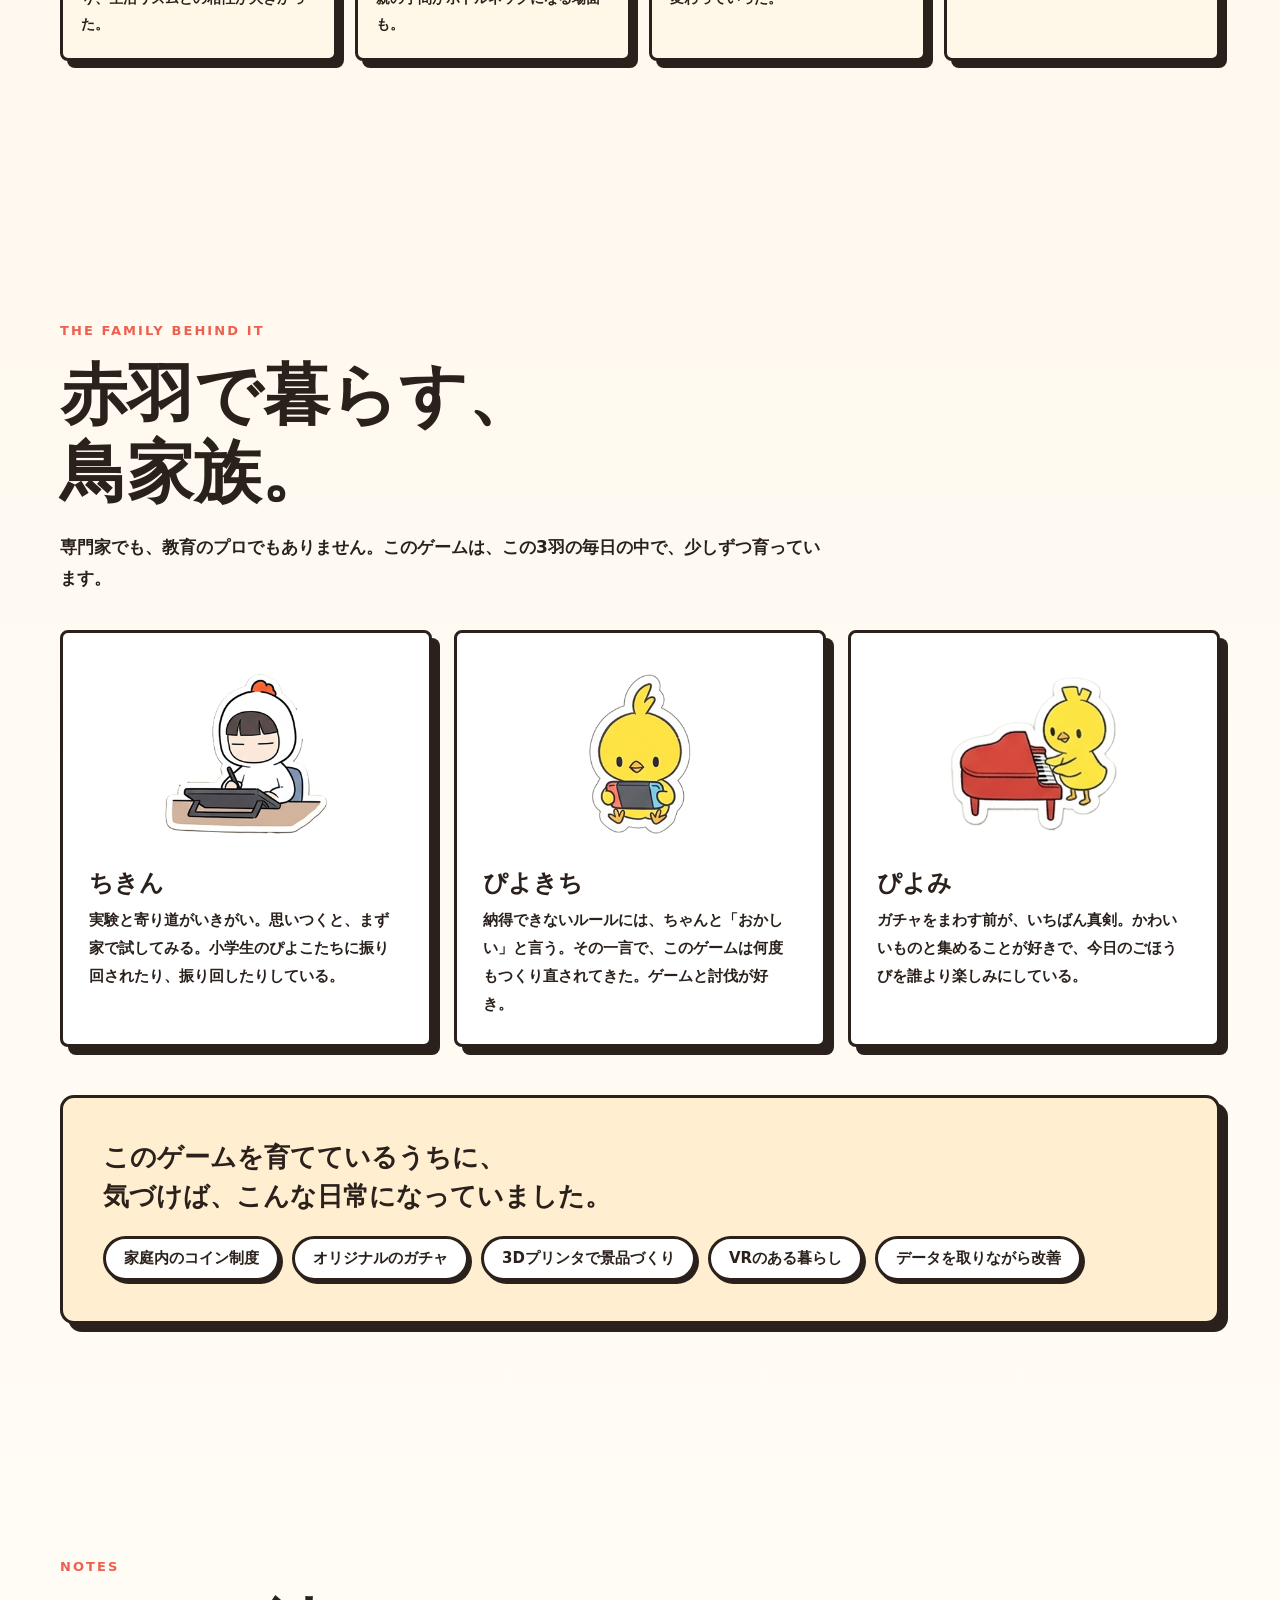
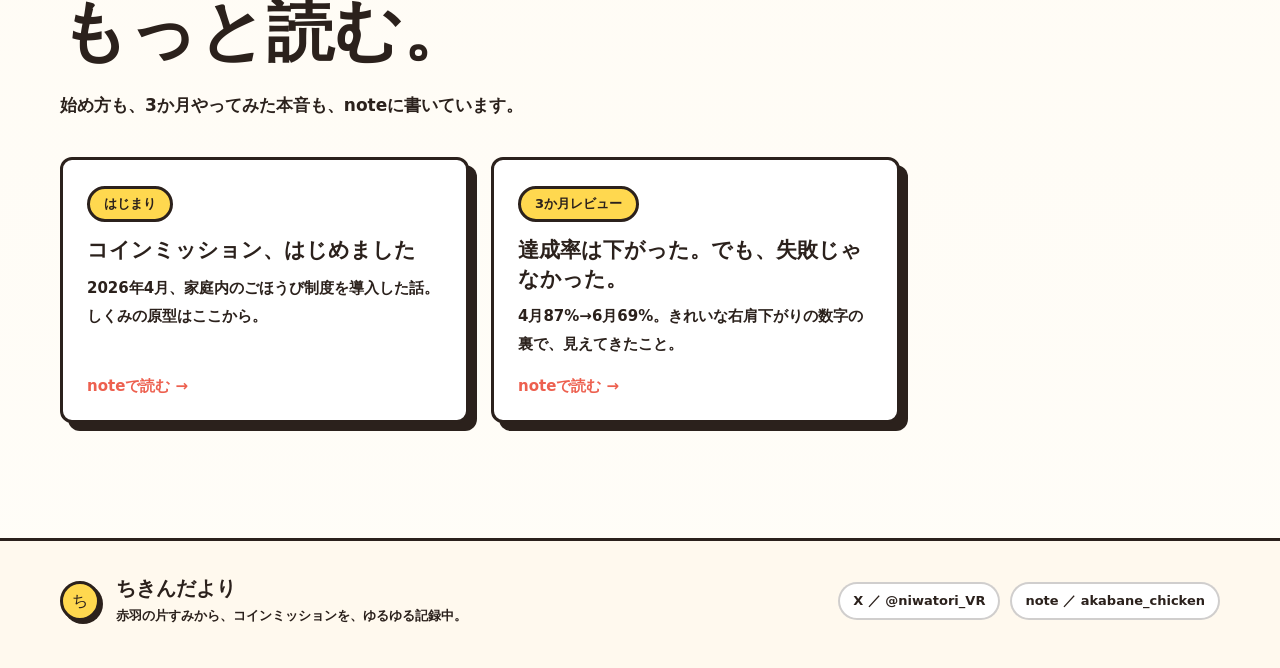
==== commit 39ee1e42: "LPを『コインミッション』ハブとして全面改修 - ヒーローを一言紹介＋実物のカード・コイン写真に刷新 - 3層のしくみ図・ある日・正直な3か月ログ・家族紹介の流れに再構成 - note記事2本への導線" ====
--- a/coin/index.html
+++ b/coin/index.html
@@ -3,8 +3,8 @@
   <head>
     <meta charset="utf-8" />
     <meta name="viewport" content="width=device-width, initial-scale=1" />
-    <title>チキン・コイン・ミッション | ちきんだより</title>
-    <meta name="description" content="赤羽の片すみで始まった、家の中でまわすミッションコインのしくみ。宿題、お手伝い、ガチャ、鳥家族の暮らしの記録。" />
+    <title>コインミッション | ちきんだより</title>
+    <meta name="description" content="子どものガチャ好きを逆手にとった、家庭内ごほうび経済圏の実験記録。宿題もお手伝いも、コインとガチャでまわす。赤羽の鳥家族の暮らしのログ。" />
     <link rel="stylesheet" href="./styles.css" />
   </head>
   <body>
@@ -15,39 +15,48 @@
       </a>
       <nav class="nav" aria-label="ページ内ナビゲーション">
         <a href="#about">これはなに</a>
-        <a href="#family">メンバー</a>
+        <a href="#system">しくみ</a>
         <a href="#days">ある日</a>
-        <a href="#logs">ログ</a>
-        <a href="#made">道具と作品</a>
+        <a href="#result">やってみたら</a>
+        <a href="#articles">記事</a>
       </nav>
     </header>
 
     <main id="top">
+      <!-- ヒーロー：初見の人が「うちでもやってみたい」と思う入口 -->
       <section class="hero">
         <div class="hero-inner">
-          <p class="kicker">chicken coin mission</p>
+          <p class="kicker">coin mission</p>
           <h1>やること、<br />やったら、<br />コイン。</h1>
           <p class="lead">
-            赤羽の片すみで始まった、家族のごほうび実験。<br />
-            宿題も、お手伝いも、たまにガチャも。これは「チキン・コイン・ミッション」の記録です。
-          </p>
-          <div class="hero-note">
-            <img src="./assets/chikin_tablet_work.png" alt="タブレットで記録するちきん" />
-            <p>家の中でまわす「ミッションコイン」のしくみを、暮らしのログとして残しています。</p>
+            子どものガチャ好きを逆手にとった、<br />
+            <b>家庭で育てる、小さなゲーム。</b>
+          </p>
+          <p class="hero-sub">
+            宿題も、お手伝いも、たまにガチャも。使うのはコインとカードだけ。
+            特別な道具はいらない、家の中で今日から始められるしくみです。
+          </p>
+          <div class="hero-cta">
+            <a class="btn-primary" href="#system">しくみを見る</a>
+            <a class="btn-ghost" href="#articles">記事を読む</a>
           </div>
         </div>
         <div class="hero-art">
-          <img src="./assets/hero-kitchen.png" alt="キッチンで朝食とコーヒーを用意する鳥家族" />
-        </div>
-      </section>
-
+          <img src="./assets/hero-cards.jpg" alt="実際に使っているミッションカードとコイン" />
+          <span class="hero-art-caption">実際に使っているカードとコイン</span>
+        </div>
+      </section>
+
+      <!-- これはなに：共感でつかむ -->
       <section class="intro" id="about">
         <div class="intro-copy">
           <p class="kicker">about</p>
           <h2>家庭の中に、<br />小さなゲームを置いてみた。</h2>
           <p>
-            チキン・コイン・ミッションは、家の中でまわす「ミッションコイン」のしくみです。
-            子どもとの毎日をちょっとだけゲームにして、うまくいった日も、ぐだぐだの日も、ぜんぶ含めて「暮らしの制作ログ」として残しています。
+            「宿題やって」「お手伝いして」が、毎日ちょっとした戦いになる。
+            それなら、いっそゲームにしてしまおう——。
+            コインミッションは、家の中でまわす、コインとガチャのしくみです。
+            うまくいった日も、ぐだぐだの日も、ぜんぶ含めて暮らしのログとして残しています。
           </p>
         </div>
         <a class="quote-card" href="https://note.com/akabane_chicken/n/n15da97d4a27a" target="_blank" rel="noopener">
@@ -56,34 +65,55 @@
         </a>
       </section>
 
-      <section class="family" id="family">
-        <div class="section-heading">
-          <p class="kicker">family</p>
-          <h2>鳥家族のメンバー</h2>
-        </div>
-        <div class="cast-grid">
-          <article>
-            <img src="./assets/chikin_tablet_work.png" alt="タブレットで記録するちきん" />
-            <h3>ちきん</h3>
-            <p>赤羽の片すみで、思いついた仕組みをすぐ試す親鳥。実験と寄り道がいきがい。</p>
-          </article>
-          <article>
-            <img src="./assets/piyokichi_game_console.png" alt="ゲームをするぴよきち" />
-            <h3>ぴよきち</h3>
-            <p>納得できるルールには強い。ゲームと討伐が好き。</p>
-          </article>
-          <article>
-            <img src="./assets/piyomi_piano.png" alt="ピアノを弾くぴよみ" />
-            <h3>ぴよみ</h3>
-            <p>かわいいものへの反応が速い。楽しいことと収集に強い。</p>
-          </article>
-        </div>
-      </section>
-
+      <!-- しくみ：かんたんそう＝やってみたい -->
+      <section class="system" id="system">
+        <div class="section-heading">
+          <p class="kicker">how it works</p>
+          <h2>やることは、<br />これだけ。</h2>
+          <p>
+            やることをこなすとコインがたまり、ガチャやごほうびに変わっていく。
+            家の中だけで完結する、シンプルな流れです。
+          </p>
+        </div>
+        <div class="flow" aria-label="コインミッションの全体図">
+          <div class="flow-layer">
+            <span class="flow-tag">1. かせぐ</span>
+            <div class="flow-row">
+              <div class="flow-step">ベースミッション<small>宿題・お手伝い</small></div>
+              <span class="flow-arrow" aria-hidden="true">→</span>
+              <div class="flow-step flow-step--green">緑コイン</div>
+            </div>
+          </div>
+          <div class="flow-layer">
+            <span class="flow-tag">2. まわす</span>
+            <div class="flow-row">
+              <div class="flow-step flow-step--green">緑コイン</div>
+              <span class="flow-arrow" aria-hidden="true">→</span>
+              <div class="flow-step">トランプガチャ</div>
+              <span class="flow-arrow" aria-hidden="true">→</span>
+              <div class="flow-step">CCP</div>
+            </div>
+          </div>
+          <div class="flow-layer">
+            <span class="flow-tag">3. ごほうび</span>
+            <div class="flow-row">
+              <div class="flow-step">CCP</div>
+              <span class="flow-arrow" aria-hidden="true">→</span>
+              <div class="flow-step flow-step--reward">ママガチャ</div>
+            </div>
+          </div>
+        </div>
+        <div class="flow-note">
+          <strong>生活ポイント</strong>
+          <p>暮らしそのものもポイントに。<b>チキンコイン 4枚 ＝ ガチャ 1回</b>。</p>
+        </div>
+      </section>
+
+      <!-- ある日：具体的な一日で「こんな感じか」を見せる -->
       <section class="day-flow" id="days">
         <div class="section-heading">
           <p class="kicker">days</p>
-          <h2>チキン・コイン・ミッションのある日。</h2>
+          <h2>ミッションのある日。</h2>
         </div>
         <div class="day-grid">
           <article class="day-card">
@@ -113,26 +143,12 @@
         </div>
       </section>
 
-      <section class="scene">
-        <img src="./assets/living-study.png" alt="リビングで過ごす鳥家族" />
-        <div class="scene-copy">
-          <p class="kicker">keep it light</p>
-          <h2>続かない日も、<br />ログにする。</h2>
-          <p>
-            うまく回った日だけじゃなく、なんとなく止まった日も残しておく。
-            あとから見返すと、そこにもちゃんと暮らしの癖がある。
-          </p>
-        </div>
-      </section>
-
-      <section class="logs" id="logs">
-        <div class="section-heading">
-          <p class="kicker">lifelog</p>
-          <h2>まわしてみたら、<br />見えてきたこと。</h2>
-          <p>
-            手書きのミッションシート、コイン、ガチャ、思いつきの報酬。
-            ちゃんと続いた日も、急に崩れた日も、あとから見返すと小さな発見になる。
-          </p>
+      <!-- やってみたら：正直な結果で信頼させ、ハードルを下げる -->
+      <section class="logs" id="result">
+        <div class="section-heading">
+          <p class="kicker">honest log</p>
+          <h2>やってみたら、<br />こうなった。</h2>
+          <p>きれいごとだけじゃなく、うまくいかなかった月も、そのまま残しています。</p>
         </div>
         <article class="log-feature">
           <div class="log-feature-copy">
@@ -140,7 +156,8 @@
             <h3>達成率は下がった。<br />でも、失敗じゃなかった。</h3>
             <p>
               4月87%、5月77%、6月69%。数字だけ見ると、きれいな右肩下がり。
-              でもログを見返すと、子どもが「飽きた」というより、予定が多い日・イベント翌日・親が運用しきれない日に落ちやすいことが見えてきました。
+              でも中身を見返すと、「飽きた」というより、予定が多い日・イベント翌日に落ちやすいだけ。
+              完璧を目指さなくても回る——それが分かっただけでも、続ける価値がありました。
             </p>
             <div class="rate-board" aria-label="3か月の達成率">
               <div><strong>87%</strong><span>4月</span></div>
@@ -149,115 +166,110 @@
             </div>
             <div class="log-actions">
               <a class="log-link" href="https://note.com/akabane_chicken/n/n3e1efaa824c0" target="_blank" rel="noopener">3か月レビューをnoteで読む</a>
-              <a class="log-link log-link--sub" href="https://note.com/akabane_chicken/n/n15da97d4a27a" target="_blank" rel="noopener">はじまりの記事</a>
             </div>
           </div>
           <img src="./assets/log-note-cover.png" alt="達成率の推移を表した記事のカバー画像" />
         </article>
-        <div class="insight-grid" aria-label="3か月レビューの要点">
+        <div class="insight-grid" aria-label="やってみて分かったこと">
           <article>
             <span>1</span>
             <h3>下がったのは、やる気だけじゃない</h3>
-            <p>達成率が落ちた日は、予定が詰まった日やイベント後に集中。仕組みそのものより、生活リズムとの相性が大きかった。</p>
+            <p>達成率が落ちた日は、予定が詰まった日やイベント後に集中。仕組みより、生活リズムとの相性が大きかった。</p>
           </article>
           <article>
             <span>2</span>
-            <h3>親の運用コストも、ちゃんと壁になる</h3>
-            <p>毎日ミッションを考えて、記録して、声をかける。子どもより先に、親の手間がボトルネックになる場面もあった。</p>
+            <h3>親の手間も、ちゃんと壁になる</h3>
+            <p>毎日ミッションを考えて、記録して、声をかける。子どもより先に、親の手間がボトルネックになる場面も。</p>
           </article>
           <article>
             <span>3</span>
             <h3>報酬は「買う」から「作る」へ</h3>
-            <p>3Dプリンタが来て、手探りガチャや小さな自作品が報酬に。ごほうびが、家族で作る遊びに変わっていった。</p>
+            <p>手探りガチャや小さな自作品が報酬に。ごほうびが、家族で作る遊びに変わっていった。</p>
           </article>
           <article>
             <span>4</span>
-            <h3>次は、完璧よりリカバリー</h3>
-            <p>毎日100点を目指すより、崩れたあと戻れる設計へ。休む日も、選べる日も、最初から仕組みに入れておく。</p>
-          </article>
-        </div>
-        <div class="log-grid">
-          <article>
-            <img src="./assets/log-mission-sheet.png" alt="手書きのミッションシート" />
-            <h3>手書きが、そのままデータに</h3>
-            <p>毎日の小さな丸バツが、あとから見ると家族の攻略ログになっていく。</p>
-          </article>
-          <article>
-            <img src="./assets/log-reward-cards.png" alt="鳥キャラクター入りの報酬チケット" />
-            <h3>報酬も、ちょっと進化</h3>
-            <p>現金でもお菓子でもなく、ルールに触れる権利や選べる楽しさを混ぜてみる。</p>
-          </article>
-          <article>
-            <img src="./assets/log-mama-gacha.png" alt="中身が見えないママガチャの箱" />
-            <h3>5月末、3Dプリンタが来た</h3>
-            <p>ここから報酬が「買うもの」だけじゃなく、家で作れるものに変わっていく。</p>
-          </article>
-          <article>
-            <img src="./assets/log-toy-figures.png" alt="3Dプリンターで作った小さなフィギュア" />
-            <h3>人気者は、いつも予想外</h3>
-            <p>手探りガチャの中身も自作に。小さな造形が、いちばん盛り上がる日もある。</p>
-          </article>
-        </div>
-      </section>
-
-      <section class="made" id="made">
-        <div class="section-heading">
-          <p class="kicker">tools & made</p>
-          <h2>道具と、家で生まれたもの。</h2>
-        </div>
-        <div class="made-layout">
-          <img class="coin-art" src="./assets/log-mama-gacha.png" alt="中身が見えない手探りガチャの箱" />
-          <div class="made-list">
-            <article>
-              <h3>コイン</h3>
-              <p>ラスベガスで買ってきたコインを、家庭内トークンとして転用。青、赤、緑、白の色に役割を持たせた。</p>
-            </article>
-            <article>
-              <h3>ミッションシート</h3>
-              <p>宿題やお手伝いを、今日の候補として並べるための記録用紙。続いた日も、止まった日もログになる。</p>
-            </article>
-            <article>
-              <h3>手探りガチャ</h3>
-              <p>5月末の3Dプリンタ導入後に生まれた、箱の中から小さな自作品を引く遊び。</p>
-            </article>
-            <article>
-              <h3>3Dプリンタ作品</h3>
-              <p>報酬が「買うもの」だけじゃなく、家で作れるものに変わっていくきっかけになった小さな造形たち。</p>
-            </article>
-            <article>
-              <h3>鳥家族の素材</h3>
-              <p>ページ、日記、シール、案内役として登場するキャラクター素材。暮らしの記録を少し楽しくするための存在。</p>
-            </article>
-          </div>
-        </div>
-      </section>
-
-      <section class="journal journal--quiet">
-        <div>
-          <p class="kicker">journal</p>
-          <h2>読めるように、残していく。</h2>
+            <h3>完璧より、リカバリー</h3>
+            <p>毎日100点より、崩れたあと戻れる設計へ。休む日も、選べる日も、最初から仕組みに入れておく。</p>
+          </article>
+        </div>
+      </section>
+
+      <!-- 家族：このゲームを育てている家族。人柄が自然ににじむ紹介にする -->
+      <section class="family" id="family">
+        <div class="section-heading">
+          <p class="kicker">the family behind it</p>
+          <h2>赤羽で暮らす、<br />鳥家族。</h2>
           <p>
-            家の中で生まれた小さな発明、会話、失敗、うまくいった日。
-            あとから読み返せるように、ちょっとかわいく保存しておく。
-          </p>
-        </div>
-        <img src="./assets/mixed_writing.png" alt="書きものをするひよこ" />
+            専門家でも、教育のプロでもありません。このゲームは、この3羽の毎日の中で、少しずつ育っています。
+          </p>
+        </div>
+        <div class="cast-grid">
+          <article>
+            <img src="./assets/chikin_tablet_work.png" alt="タブレットで記録するちきん" />
+            <h3>ちきん</h3>
+            <p>実験と寄り道がいきがい。思いつくと、まず家で試してみる。小学生のぴよこたちに振り回されたり、振り回したりしている。</p>
+          </article>
+          <article>
+            <img src="./assets/piyokichi_game_console.png" alt="ゲームをするぴよきち" />
+            <h3>ぴよきち</h3>
+            <p>納得できないルールには、ちゃんと「おかしい」と言う。その一言で、このゲームは何度もつくり直されてきた。ゲームと討伐が好き。</p>
+          </article>
+          <article>
+            <img src="./assets/piyomi_piano.png" alt="ピアノを弾くぴよみ" />
+            <h3>ぴよみ</h3>
+            <p>ガチャをまわす前が、いちばん真剣。かわいいものと集めることが好きで、今日のごほうびを誰より楽しみにしている。</p>
+          </article>
+        </div>
+
+        <div class="daily-strip">
+          <p class="daily-lead">このゲームを育てているうちに、<br />気づけば、こんな日常になっていました。</p>
+          <div class="daily-chips" aria-label="わが家の日常">
+            <span>家庭内のコイン制度</span>
+            <span>オリジナルのガチャ</span>
+            <span>3Dプリンタで景品づくり</span>
+            <span>VRのある暮らし</span>
+            <span>データを取りながら改善</span>
+          </div>
+        </div>
+      </section>
+
+      <!-- 記事：もっと知りたい人の行き先 -->
+      <section class="articles" id="articles">
+        <div class="section-heading">
+          <p class="kicker">notes</p>
+          <h2>もっと読む。</h2>
+          <p>始め方も、3か月やってみた本音も、noteに書いています。</p>
+        </div>
+        <div class="article-grid article-grid--duo">
+          <a class="article-card" href="https://note.com/akabane_chicken/n/n15da97d4a27a" target="_blank" rel="noopener">
+            <span class="article-tag">はじまり</span>
+            <h3>コインミッション、はじめました</h3>
+            <p>2026年4月、家庭内のごほうび制度を導入した話。しくみの原型はここから。</p>
+            <span class="article-more">noteで読む →</span>
+          </a>
+          <a class="article-card" href="https://note.com/akabane_chicken/n/n3e1efaa824c0" target="_blank" rel="noopener">
+            <span class="article-tag">3か月レビュー</span>
+            <h3>達成率は下がった。でも、失敗じゃなかった。</h3>
+            <p>4月87%→6月69%。きれいな右肩下がりの数字の裏で、見えてきたこと。</p>
+            <span class="article-more">noteで読む →</span>
+          </a>
+        </div>
       </section>
     </main>
 
     <footer class="site-footer">
-      <div class="footer-brand">
-        <span class="brand-mark">ち</span>
-        <div>
-          <strong>ちきんだより</strong>
-          <p>赤羽の片すみから、チキン・コイン・ミッションを、ゆるゆる記録中。</p>
-        </div>
-      </div>
-      <div class="footer-links" aria-label="関連リンク">
-        <a href="#logs">実験ログ</a>
-        <a href="#made">道具と作品</a>
-        <a href="https://note.com/akabane_chicken/n/n3e1efaa824c0" target="_blank" rel="noopener">3か月レビュー</a>
-        <a href="https://note.com/akabane_chicken/n/n15da97d4a27a" target="_blank" rel="noopener">はじまりの記事</a>
+      <div class="footer-inner">
+        <div class="footer-brand">
+          <span class="brand-mark">ち</span>
+          <div>
+            <strong>ちきんだより</strong>
+            <p>赤羽の片すみから、コインミッションを、ゆるゆる記録中。</p>
+          </div>
+        </div>
+        <div class="footer-links" aria-label="関連リンク・SNS">
+          <a href="https://x.com/niwatori_VR" target="_blank" rel="noopener">X ／ @niwatori_VR</a>
+          <a href="https://note.com/akabane_chicken" target="_blank" rel="noopener">note ／ akabane_chicken</a>
+        </div>
       </div>
     </footer>
   </body>
--- a/coin/styles.css
+++ b/coin/styles.css
@@ -157,9 +157,9 @@
 
 h1 {
   margin-bottom: 28px;
-  font-size: clamp(56px, 9vw, 116px);
-  font-weight: 900;
-  line-height: 1.06;
+  font-size: clamp(52px, 5.6vw, 80px);
+  font-weight: 900;
+  line-height: 1.1;
   letter-spacing: 0;
 }
 
@@ -218,7 +218,12 @@
 .day-flow,
 .logs,
 .made,
-.journal {
+.journal,
+.system,
+.articles,
+.collection,
+.data,
+.archive-lead {
   width: min(1160px, calc(100% - 36px));
   margin: 0 auto;
   padding: clamp(70px, 9vw, 128px) 0;
@@ -643,13 +648,19 @@
 }
 
 .site-footer {
-  display: flex;
-  align-items: center;
-  justify-content: space-between;
-  gap: 28px;
   padding: 34px clamp(18px, 4vw, 54px) 40px;
   border-top: 3px solid var(--ink);
   background: rgba(255, 248, 237, 0.86);
+}
+
+.footer-inner {
+  display: flex;
+  flex-wrap: wrap;
+  align-items: center;
+  justify-content: space-between;
+  gap: 20px 28px;
+  width: min(1160px, 100%);
+  margin: 0 auto;
 }
 
 .footer-brand {
@@ -735,7 +746,7 @@
     max-height: 420px;
   }
 
-  .site-footer {
+  .footer-inner {
     display: block;
   }
 
@@ -779,3 +790,301 @@
     align-items: flex-start;
   }
 }
+
+/* ===== hub renovation: hero copy / CTA / real-photo caption ===== */
+.hero-inner b {
+  background: linear-gradient(transparent 62%, var(--yellow) 62%);
+  font-weight: 900;
+}
+
+.hero-sub {
+  max-width: 560px;
+  margin-top: 20px;
+  font-size: 16px;
+  font-weight: 700;
+  line-height: 1.9;
+  color: #6a5344;
+}
+
+.hero-cta {
+  display: flex;
+  flex-wrap: wrap;
+  gap: 14px;
+  margin-top: 34px;
+}
+
+.btn-primary,
+.btn-ghost {
+  display: inline-flex;
+  align-items: center;
+  min-height: 52px;
+  padding: 12px 26px;
+  border: 3px solid var(--ink);
+  border-radius: 999px;
+  box-shadow: 5px 5px 0 var(--ink);
+  font-size: 16px;
+  font-weight: 900;
+  transition:
+    transform 140ms ease,
+    box-shadow 140ms ease;
+}
+
+.btn-primary {
+  background: var(--yellow);
+}
+
+.btn-ghost {
+  background: #fff;
+}
+
+.btn-primary:hover,
+.btn-ghost:hover {
+  transform: translate(3px, 3px);
+  box-shadow: 2px 2px 0 var(--ink);
+}
+
+.hero-art-caption {
+  position: absolute;
+  z-index: 2;
+  right: 18px;
+  bottom: 18px;
+  padding: 8px 14px;
+  border: 3px solid var(--ink);
+  border-radius: 999px;
+  background: rgba(255, 255, 255, 0.94);
+  box-shadow: 4px 4px 0 var(--ink);
+  font-size: 13px;
+  font-weight: 900;
+}
+
+.hero-art img {
+  object-position: center;
+}
+
+/* ===== system: 3層フロー図 ===== */
+.flow {
+  display: grid;
+  gap: 20px;
+}
+
+.flow-layer {
+  padding: 22px clamp(18px, 3vw, 30px) 26px;
+  border: 3px solid var(--ink);
+  border-radius: 14px;
+  background: #fff;
+  box-shadow: 8px 8px 0 var(--ink);
+}
+
+.flow-tag {
+  display: inline-block;
+  margin-bottom: 18px;
+  padding: 7px 16px;
+  border: 3px solid var(--ink);
+  border-radius: 999px;
+  background: var(--paper-strong);
+  font-size: 14px;
+  font-weight: 900;
+}
+
+.flow-row {
+  display: flex;
+  flex-wrap: wrap;
+  align-items: center;
+  gap: 12px;
+}
+
+.flow-step {
+  display: flex;
+  flex-direction: column;
+  gap: 3px;
+  min-width: 120px;
+  padding: 16px 20px;
+  border: 3px solid var(--ink);
+  border-radius: 12px;
+  background: var(--cream);
+  font-size: 18px;
+  font-weight: 900;
+  text-align: center;
+}
+
+.flow-step small {
+  font-size: 12px;
+  font-weight: 800;
+  color: #7a6656;
+}
+
+.flow-step--green {
+  background: var(--green);
+  color: var(--ink);
+}
+
+.flow-step--reward {
+  background: var(--orange);
+}
+
+.flow-arrow {
+  font-size: 26px;
+  font-weight: 900;
+  color: var(--red);
+}
+
+.flow-note {
+  display: flex;
+  flex-wrap: wrap;
+  align-items: baseline;
+  gap: 8px 16px;
+  margin-top: 22px;
+  padding: 20px 24px;
+  border: 3px dashed var(--ink);
+  border-radius: 14px;
+  background: rgba(255, 255, 255, 0.72);
+}
+
+.flow-note strong {
+  padding: 6px 14px;
+  border: 3px solid var(--ink);
+  border-radius: 999px;
+  background: var(--blue);
+  font-size: 15px;
+  font-weight: 900;
+}
+
+.flow-note p {
+  margin: 0;
+  font-size: 16px;
+}
+
+.flow-note b {
+  background: linear-gradient(transparent 60%, var(--yellow) 60%);
+}
+
+/* ===== articles: note記事カード ===== */
+.article-grid {
+  display: grid;
+  grid-template-columns: repeat(3, 1fr);
+  gap: 22px;
+}
+
+.article-card {
+  display: flex;
+  flex-direction: column;
+  gap: 10px;
+  padding: 26px 24px 24px;
+  border: 3px solid var(--ink);
+  border-radius: 12px;
+  background: #fff;
+  box-shadow: 8px 8px 0 var(--ink);
+  transition:
+    transform 150ms ease,
+    box-shadow 150ms ease;
+}
+
+a.article-card:hover {
+  transform: translate(4px, 4px) rotate(-0.4deg);
+  box-shadow: 4px 4px 0 var(--ink);
+}
+
+.article-tag {
+  align-self: flex-start;
+  padding: 6px 14px;
+  border: 3px solid var(--ink);
+  border-radius: 999px;
+  background: var(--yellow);
+  font-size: 13px;
+  font-weight: 900;
+}
+
+.article-card h3 {
+  margin: 4px 0 0;
+  font-size: 21px;
+  line-height: 1.35;
+}
+
+.article-card p {
+  margin: 0;
+  font-size: 15px;
+}
+
+.article-more {
+  margin-top: auto;
+  padding-top: 8px;
+  font-size: 15px;
+  font-weight: 900;
+  color: var(--red);
+}
+
+/* 記事が2本のときは横に広がりすぎないよう2カラムで中央寄せ */
+.article-grid--duo {
+  grid-template-columns: repeat(2, 1fr);
+  max-width: 840px;
+}
+
+/* 家族セクション：わが家の日常ストリップ（「普通じゃない」を堂々と見せる） */
+.daily-strip {
+  margin-top: clamp(30px, 5vw, 48px);
+  padding: clamp(24px, 4vw, 40px);
+  border: 3px solid var(--ink);
+  border-radius: 14px;
+  background: var(--paper-strong);
+  box-shadow: 8px 8px 0 var(--ink);
+}
+
+.daily-lead {
+  margin-bottom: 20px;
+  font-size: clamp(19px, 2.4vw, 26px);
+  font-weight: 900;
+  line-height: 1.5;
+}
+
+.daily-chips {
+  display: flex;
+  flex-wrap: wrap;
+  gap: 12px;
+}
+
+.daily-chips span {
+  display: inline-flex;
+  align-items: center;
+  padding: 10px 18px;
+  border: 3px solid var(--ink);
+  border-radius: 999px;
+  background: #fff;
+  box-shadow: 3px 3px 0 var(--ink);
+  font-size: 15px;
+  font-weight: 900;
+}
+
+@media (max-width: 920px) {
+  .article-grid {
+    grid-template-columns: repeat(2, 1fr);
+  }
+}
+
+@media (max-width: 600px) {
+  .hero-cta {
+    flex-direction: column;
+  }
+
+  .btn-primary,
+  .btn-ghost {
+    justify-content: center;
+  }
+
+  .flow-row {
+    flex-direction: column;
+    align-items: stretch;
+  }
+
+  .flow-step {
+    width: 100%;
+  }
+
+  .flow-arrow {
+    align-self: center;
+    transform: rotate(90deg);
+  }
+
+  .article-grid {
+    grid-template-columns: 1fr;
+  }
+}
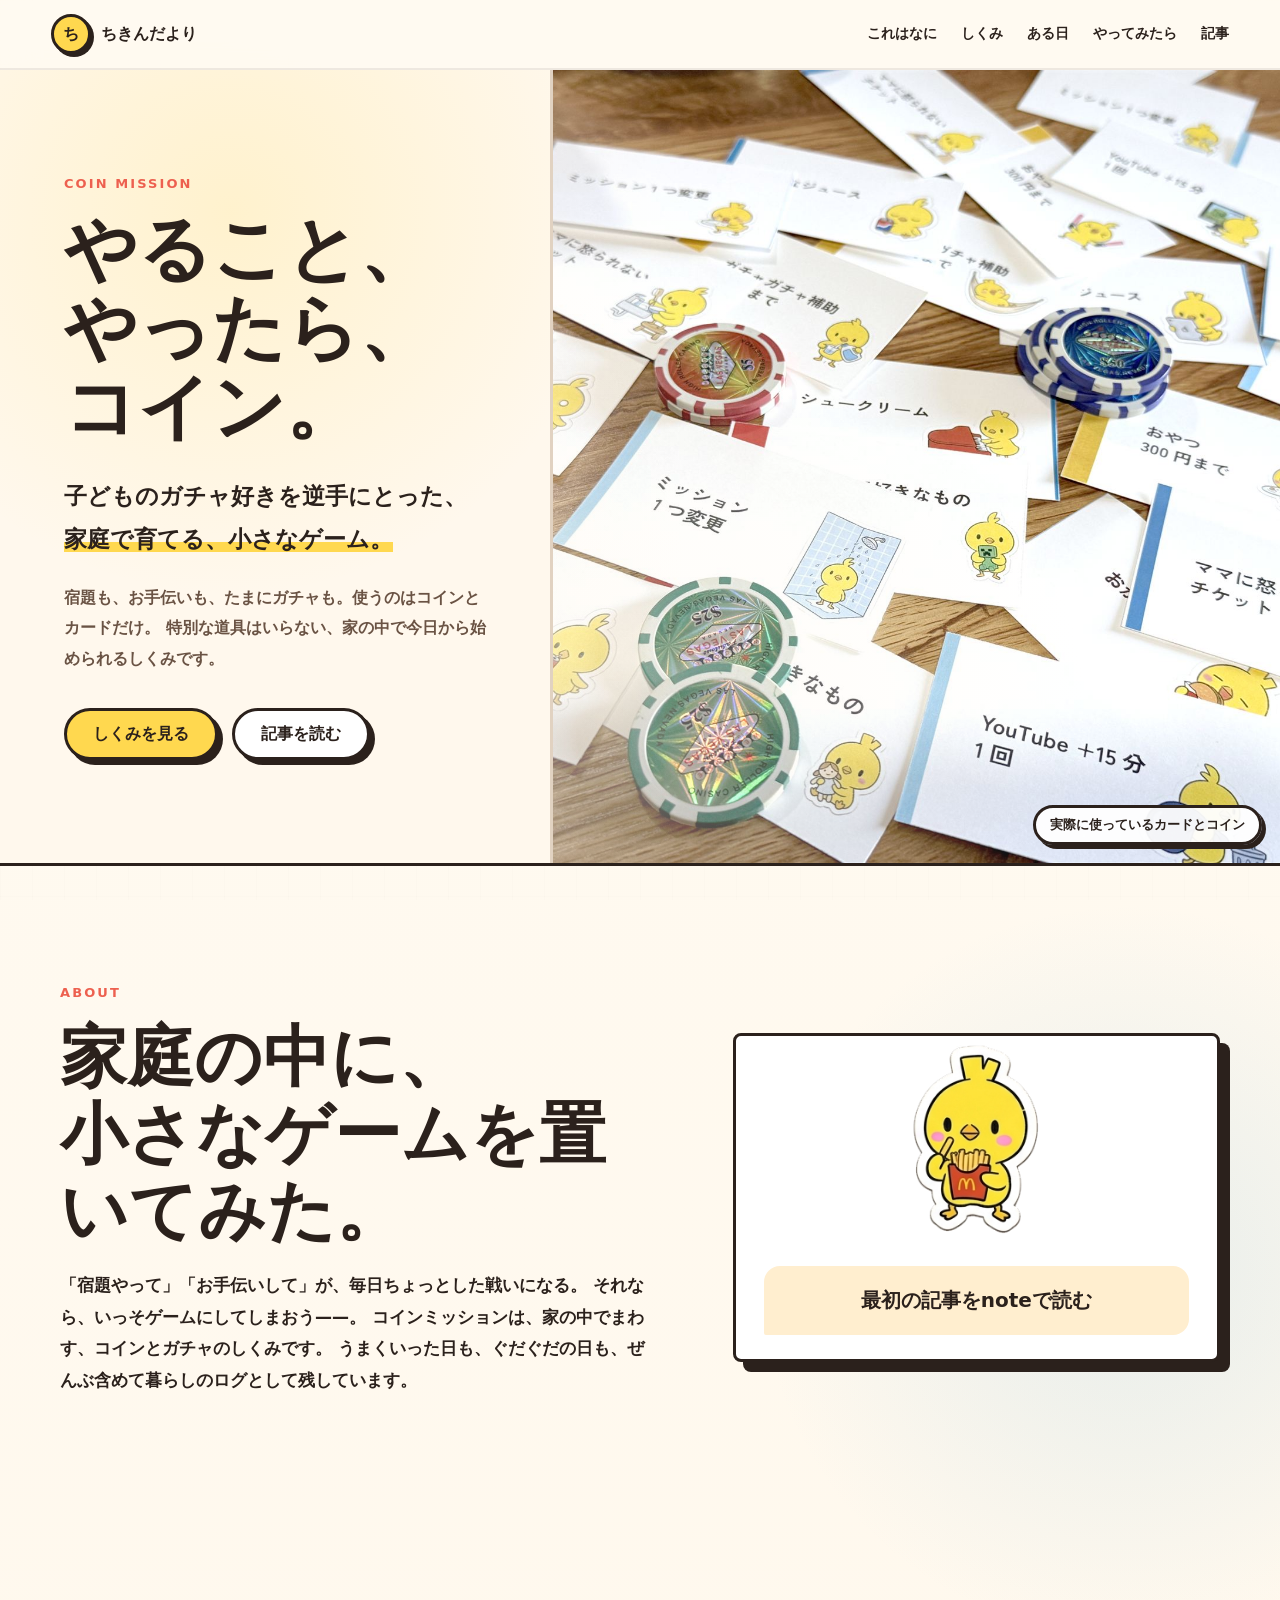
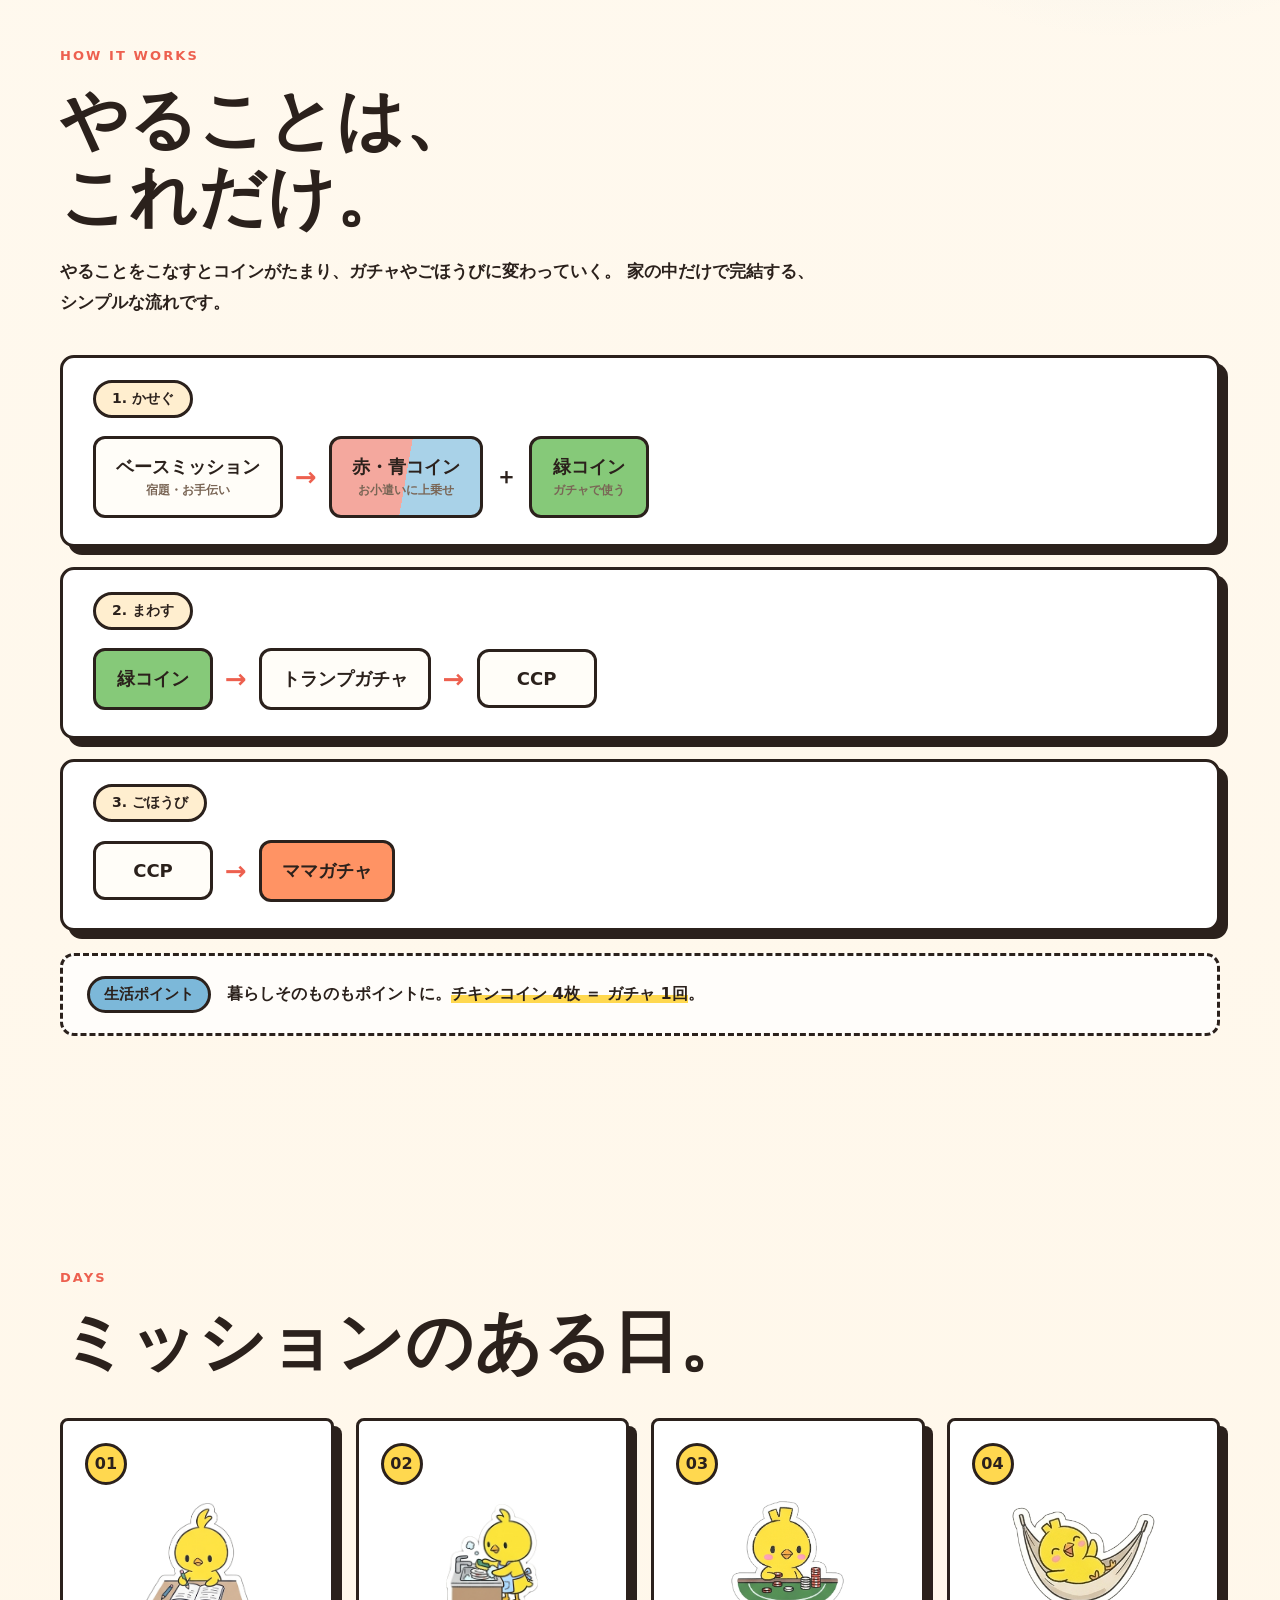
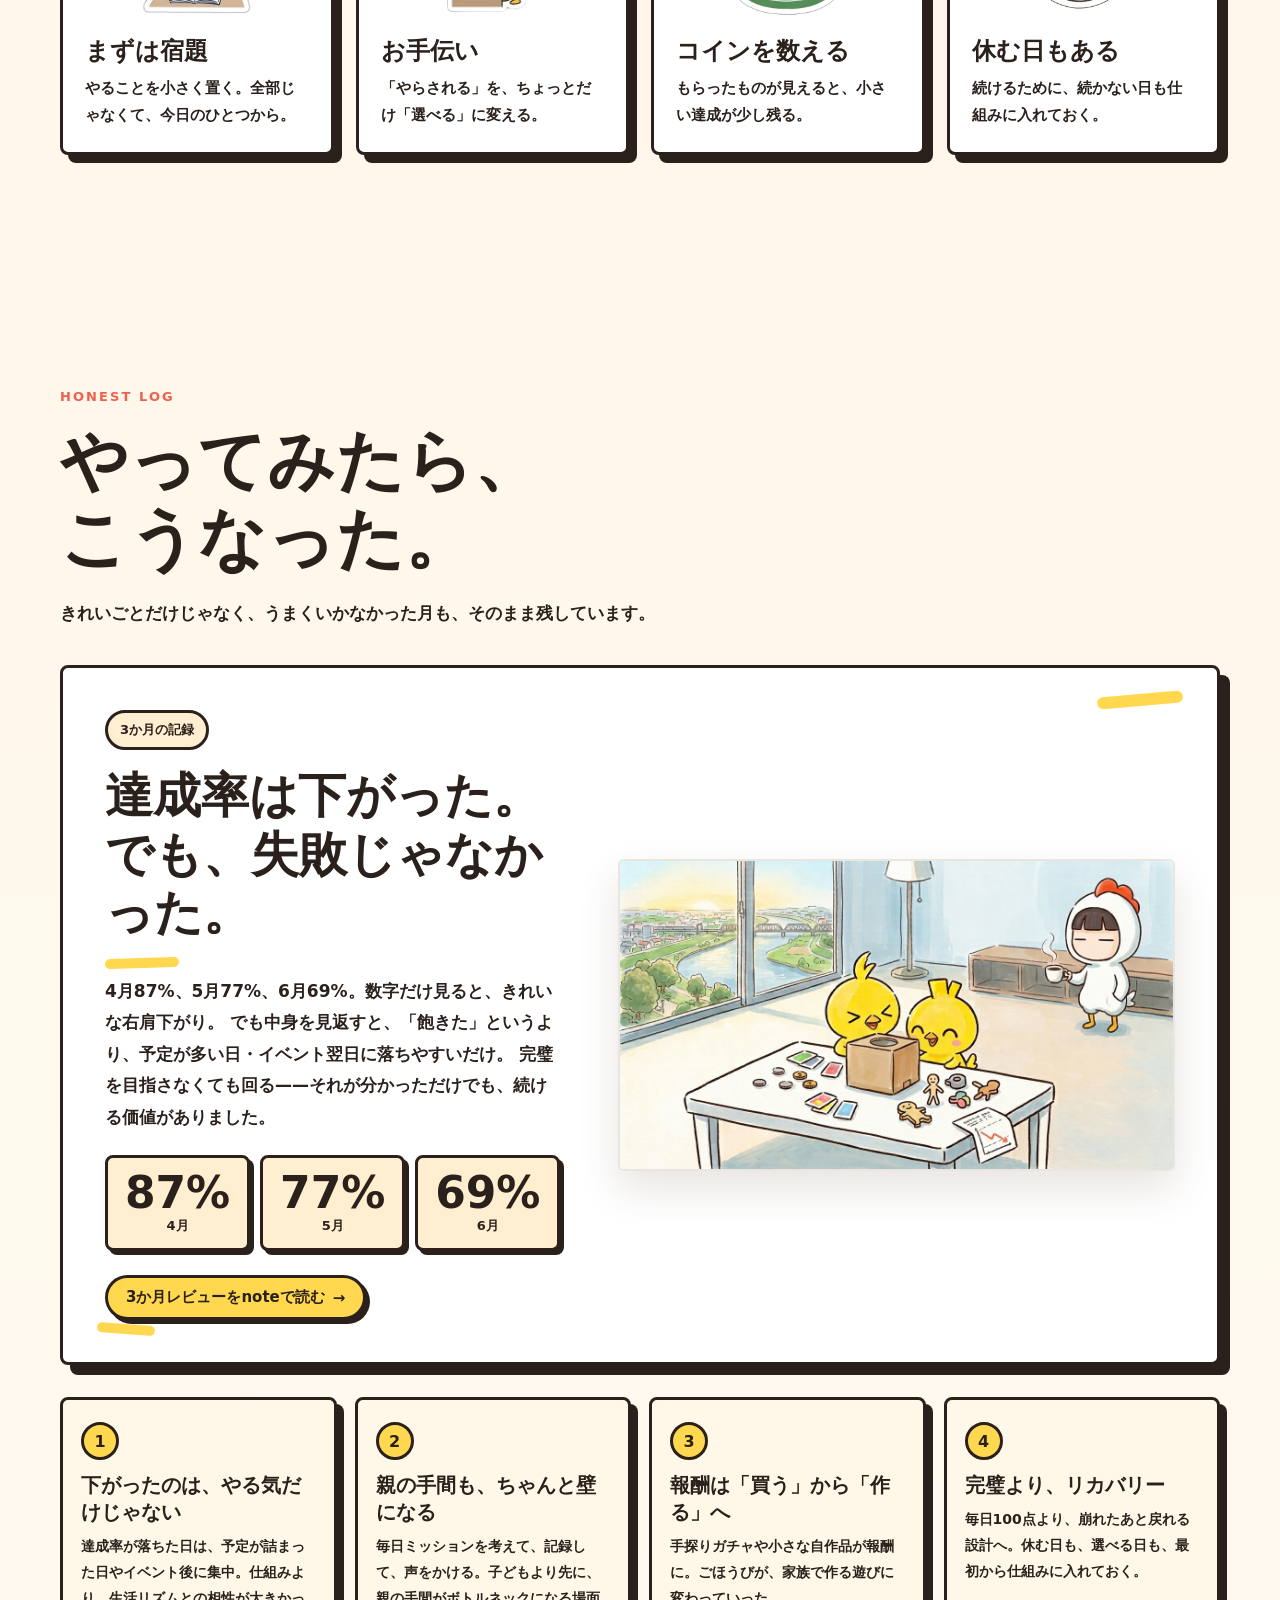
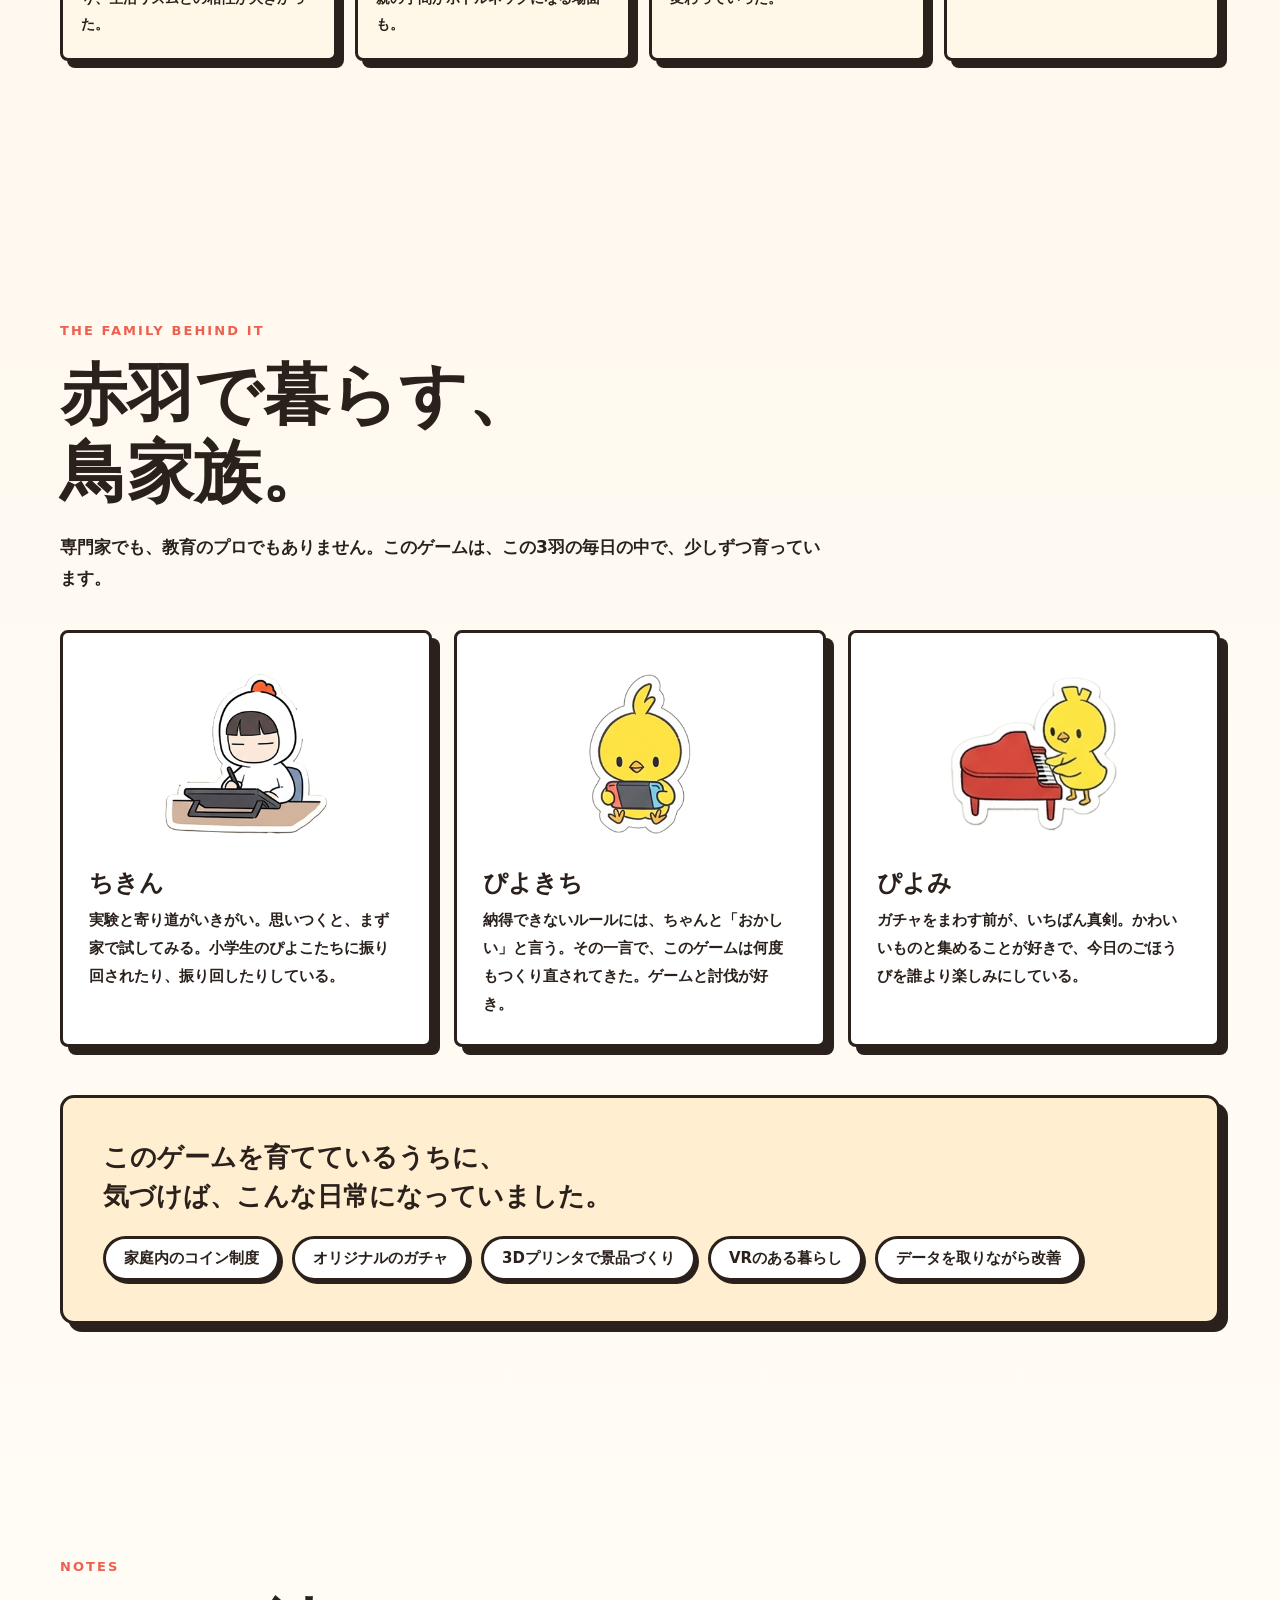
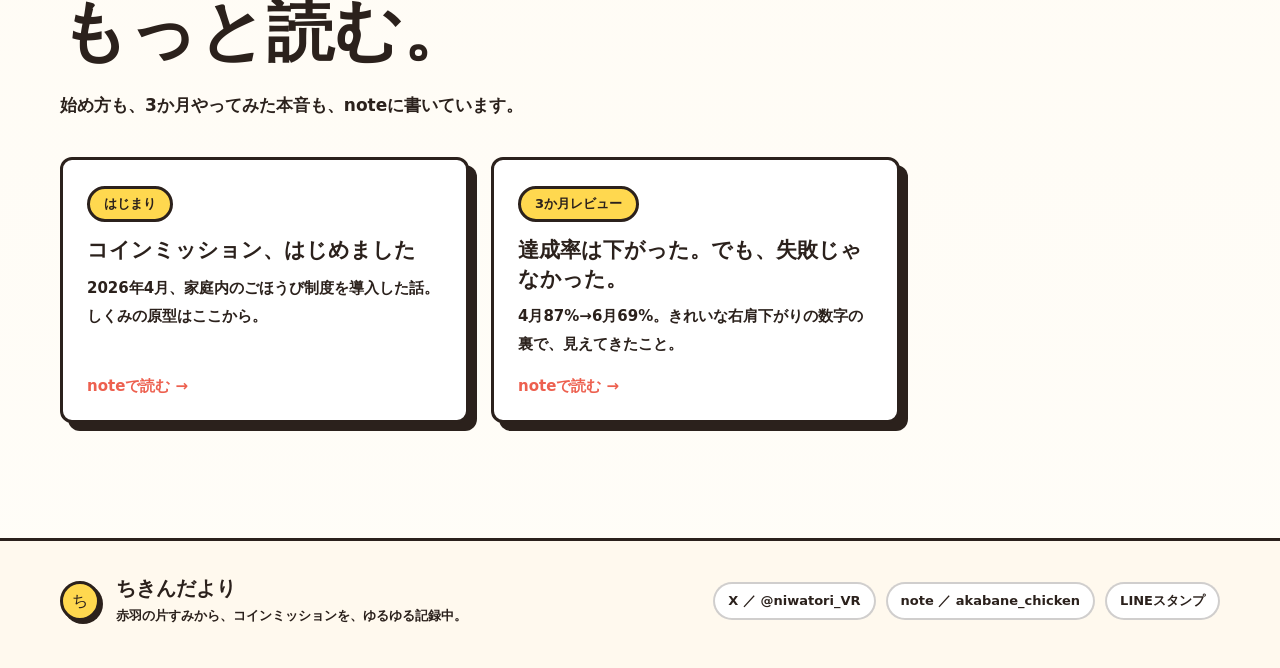
==== commit e19621f8: "しくみ図のコイン役割を修正、LINEスタンプのリンクを追加 - ベースミッションの獲得を赤・青コイン（お小遣い上乗せ）＋緑コイン（ガチャ用）に訂正 - フッターにLINEスタンプ（store.line" ====
--- a/coin/index.html
+++ b/coin/index.html
@@ -81,7 +81,9 @@
             <div class="flow-row">
               <div class="flow-step">ベースミッション<small>宿題・お手伝い</small></div>
               <span class="flow-arrow" aria-hidden="true">→</span>
-              <div class="flow-step flow-step--green">緑コイン</div>
+              <div class="flow-step flow-step--redblue">赤・青コイン<small>お小遣いに上乗せ</small></div>
+              <span class="flow-plus" aria-hidden="true">＋</span>
+              <div class="flow-step flow-step--green">緑コイン<small>ガチャで使う</small></div>
             </div>
           </div>
           <div class="flow-layer">
@@ -269,6 +271,7 @@
         <div class="footer-links" aria-label="関連リンク・SNS">
           <a href="https://x.com/niwatori_VR" target="_blank" rel="noopener">X ／ @niwatori_VR</a>
           <a href="https://note.com/akabane_chicken" target="_blank" rel="noopener">note ／ akabane_chicken</a>
+          <a href="https://store.line.me/stickershop/product/35102165/ja" target="_blank" rel="noopener">LINEスタンプ</a>
         </div>
       </div>
     </footer>
--- a/coin/styles.css
+++ b/coin/styles.css
@@ -918,6 +918,16 @@
   color: var(--ink);
 }
 
+.flow-step--redblue {
+  background: linear-gradient(100deg, #f4a89e 0 50%, #a9d2e8 50% 100%);
+}
+
+.flow-plus {
+  font-size: 22px;
+  font-weight: 900;
+  color: var(--ink);
+}
+
 .flow-step--reward {
   background: var(--orange);
 }
@@ -1084,6 +1094,11 @@
     transform: rotate(90deg);
   }
 
+  .flow-plus {
+    align-self: center;
+    text-align: center;
+  }
+
   .article-grid {
     grid-template-columns: 1fr;
   }
